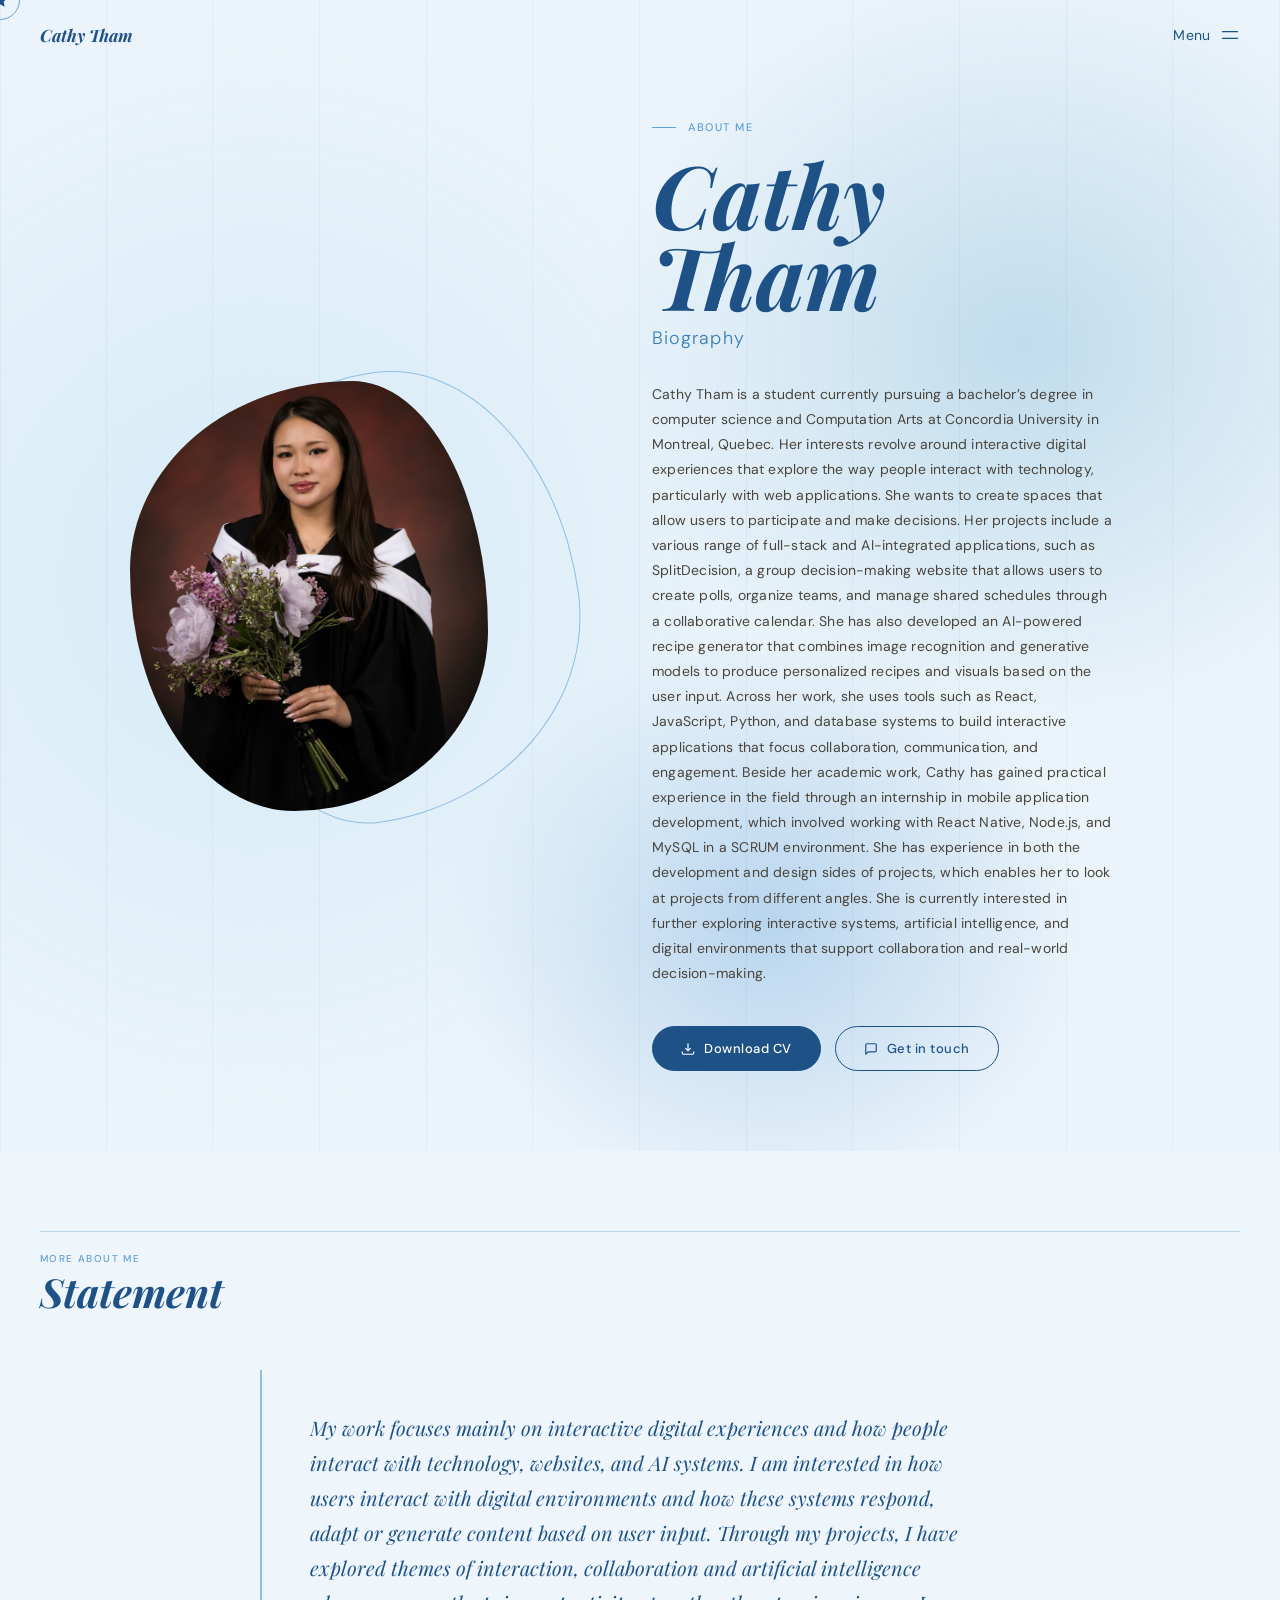
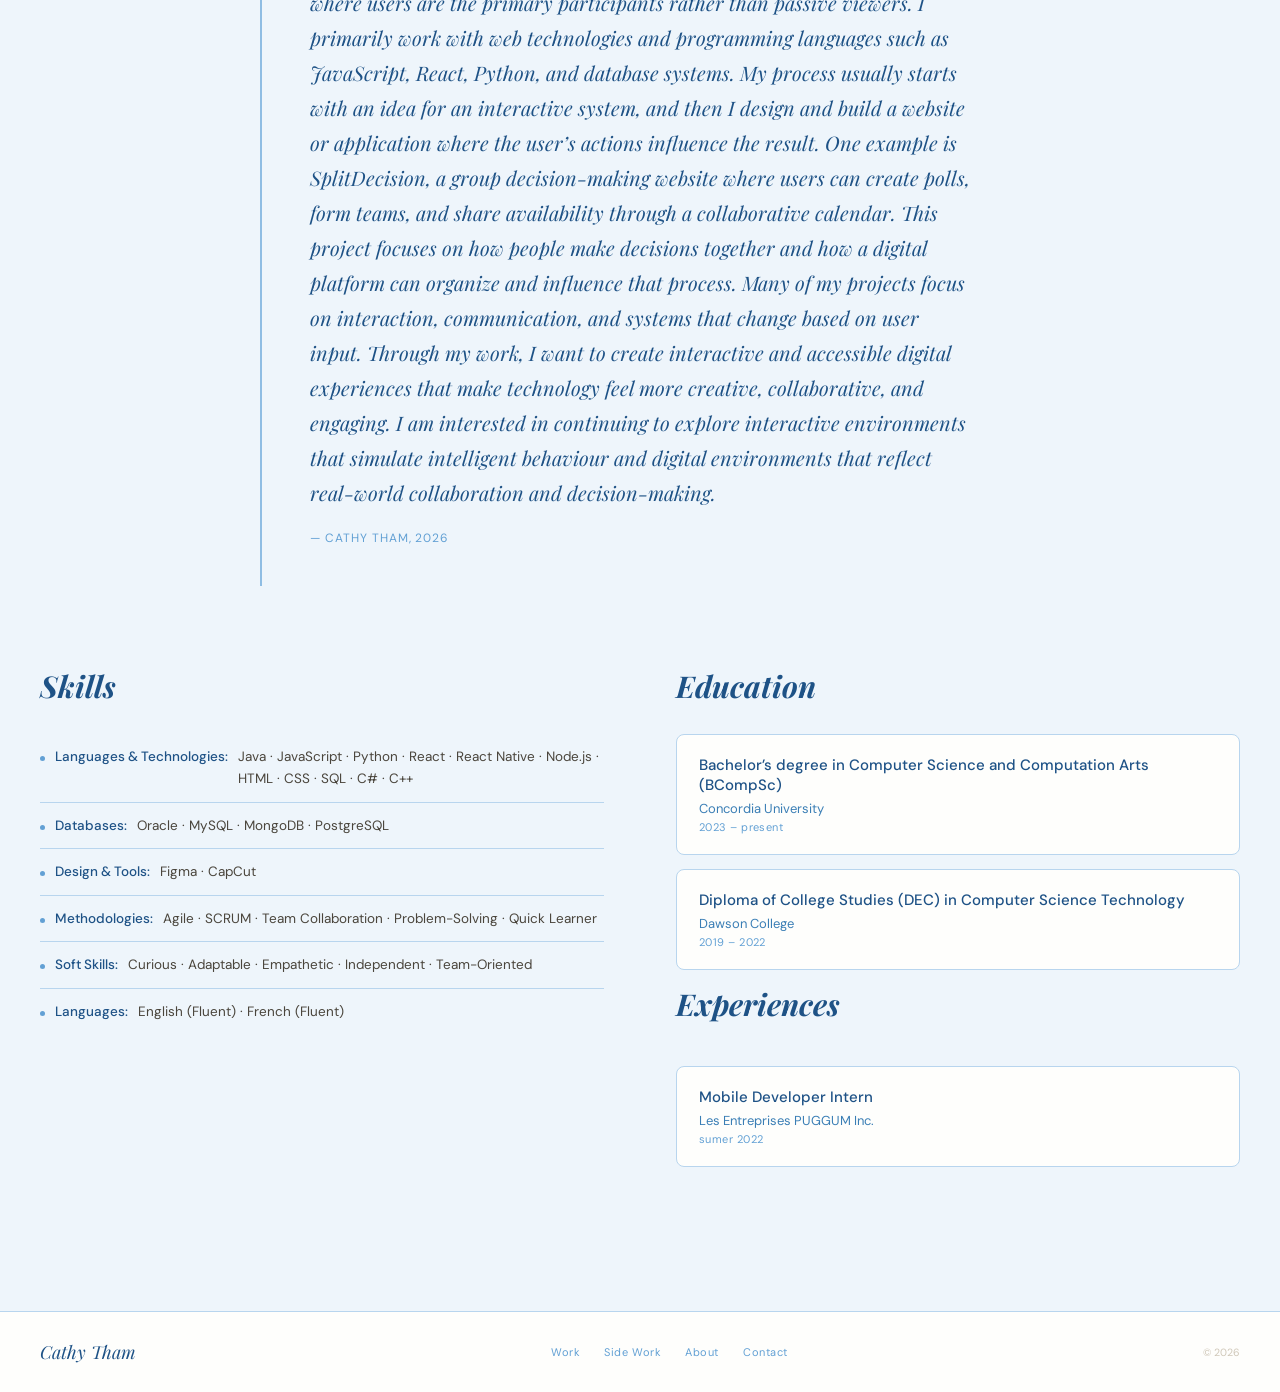
==== about.html @ 56c44de0 "Add files" ====
<!DOCTYPE html>
<html lang="en">
<head>
<meta charset="UTF-8"/>
<meta name="viewport" content="width=device-width, initial-scale=1.0"/>
<title>Cathy Tham — About</title>
<link rel="preconnect" href="https://fonts.googleapis.com"/>
<link rel="preconnect" href="https://fonts.gstatic.com" crossorigin/>
<link href="https://fonts.googleapis.com/css2?family=Playfair+Display:ital,wght@0,400;1,700&family=DM+Sans:wght@300;400;500&display=swap" rel="stylesheet"/>
<link rel="stylesheet" href="styles/menu-overlay.css"/>
<link rel="stylesheet" href="styles/base.css"/>
<link rel="stylesheet" href="styles/about.css"/>
<style></style>
</head>
<body>

<div class="cursor" id="cursor">
  <svg viewBox="0 0 24 24" xmlns="http://www.w3.org/2000/svg">
    <polygon points="12,2 15.09,8.26 22,9.27 17,14.14 18.18,21.02 12,17.77 5.82,21.02 7,14.14 2,9.27 8.91,8.26"/>
  </svg>
</div>
<div class="cursor-ring" id="cursor-ring"></div>

<!-- ── NAV ── -->
<nav aria-label="Site navigation">
  <a class="nav-logo" href="main.html">Cathy Tham</a>
  <button class="menu-btn" id="menu-btn" aria-expanded="false" aria-controls="menu-overlay">
    Menu
    <svg viewBox="0 0 24 24"><line x1="3" y1="8" x2="21" y2="8"/><line x1="3" y1="16" x2="21" y2="16"/></svg>
  </button>
</nav>

<section class="hero" aria-label="About Hero">
  <div class="hero-bg"></div>
  <div class="hero-grid" aria-hidden="true">
    <div class="hero-grid-col"></div><div class="hero-grid-col"></div>
    <div class="hero-grid-col"></div><div class="hero-grid-col"></div>
    <div class="hero-grid-col"></div><div class="hero-grid-col"></div>
    <div class="hero-grid-col"></div><div class="hero-grid-col"></div>
    <div class="hero-grid-col"></div><div class="hero-grid-col"></div>
    <div class="hero-grid-col"></div><div class="hero-grid-col"></div>
  </div>

  <!-- Left: photo -->
  <div class="hero-inner">
  <div class="hero-photo-wrap">
    <div class="photo-frame">

      <div class="photo-placeholder" aria-label="Photo placeholder">
        <img class="photo-img" src="./images/pictureCathy.jpeg" alt="Cathy Tham" />
      </div>


    </div>
  </div>

  <!-- RIGHT: text & buttons -->
  <div class="hero-text">
    <p class="hero-eyebrow">About me</p>

    <h1 class="hero-name">Cathy<br>Tham</h1>
    <p class="hero-title-line">Biography</p>

    <p class="hero-bio">
      Cathy Tham is a student currently pursuing a bachelor’s degree in computer science and
      Computation Arts at Concordia University in Montreal, Quebec. Her interests revolve around
      interactive digital experiences that explore the way people interact with technology,
      particularly with web applications. She wants to create spaces that allow users to participate
      and make decisions.
      Her projects include a various range of full-stack and AI-integrated applications, such as
      SplitDecision, a group decision-making website that allows users to create polls, organize
      teams, and manage shared schedules through a collaborative calendar. She has also developed
      an AI-powered recipe generator that combines image recognition and generative models to
      produce personalized recipes and visuals based on the user input. Across her work, she uses
      tools such as React, JavaScript, Python, and database systems to build interactive applications
      that focus collaboration, communication, and engagement.
      Beside her academic work, Cathy has gained practical experience in the field through an
      internship in mobile application development, which involved working with React Native,
      Node.js, and MySQL in a SCRUM environment. She has experience in both the development and
      design sides of projects, which enables her to look at projects from different angles. She is
      currently interested in further exploring interactive systems, artificial intelligence, and digital
      environments that support collaboration and real-world decision-making.
</p>

    <!-- buttons -->
    <div class="hero-actions">

      <a class="btn-primary" href="./cv/cathyTham_CV.pdf" download="Cathy-Tham-CV.pdf" aria-label="Download CV">
        <svg viewBox="0 0 24 24"><path d="M12 15V3m0 12l-4-4m4 4l4-4M2 17l.621 2.485A2 2 0 004.561 21h14.878a2 2 0 001.94-1.515L22 17"/></svg>
        Download CV
      </a>
      <a class="btn-secondary" href="main.html#contact" aria-label="Get in touch">
        <svg viewBox="0 0 24 24"><path d="M21 15a2 2 0 01-2 2H7l-4 4V5a2 2 0 012-2h14a2 2 0 012 2z"/></svg>
        Get in touch
      </a>

    </div>
  </div>
</section>

<section class="about-sec" id="about" aria-labelledby="about-title">
  <div class="sec-header">
    <div>
      <p class="sec-eye">More about me</p>
      <h2 class="sec-title" id="about-title">Statement</h2>
    </div>
  </div>

  <div class="artist-statement">
    <p class="statement-text">
      My work focuses mainly on interactive digital experiences and how people interact with
      technology, websites, and AI systems. I am interested in how users interact with digital
      environments and how these systems respond, adapt or generate content based on user input.
      Through my projects, I have explored themes of interaction, collaboration and artificial
      intelligence where users are the primary participants rather than passive viewers.
      I primarily work with web technologies and programming languages such as JavaScript, React,
      Python, and database systems. My process usually starts with an idea for an interactive system,
      and then I design and build a website or application where the user’s actions influence the
      result. One example is SplitDecision, a group decision-making website where users can create
      polls, form teams, and share availability through a collaborative calendar. This project focuses
      on how people make decisions together and how a digital platform can organize and influence
      that process. Many of my projects focus on interaction, communication, and systems that
      change based on user input.
      Through my work, I want to create interactive and accessible digital experiences that make
      technology feel more creative, collaborative, and engaging. I am interested in continuing to
      explore interactive environments that simulate intelligent behaviour and digital environments
      that reflect real-world collaboration and decision-making.
    </p>
    <p class="statement-attribution">— Cathy Tham, 2026</p>
  </div>

  <div class="about-content">
    <!-- Skills — full categorized -->
    <div class="skills-section">
      <h3>Skills</h3>

      <div class="skills-plain">
        <div class="skill-item"><span class="skill-dot"></span><strong>Languages &amp; Technologies:</strong> Java · JavaScript · Python · React · React Native · Node.js · HTML · CSS · SQL · C# · C++</div>
        <div class="skill-item"><span class="skill-dot"></span><strong>Databases:</strong> Oracle · MySQL · MongoDB · PostgreSQL</div>
        <div class="skill-item"><span class="skill-dot"></span><strong>Design &amp; Tools:</strong> Figma · CapCut</div>
        <div class="skill-item"><span class="skill-dot"></span><strong>Methodologies:</strong> Agile · SCRUM · Team Collaboration · Problem-Solving · Quick Learner</div>
        <div class="skill-item"><span class="skill-dot"></span><strong>Soft Skills:</strong> Curious · Adaptable · Empathetic · Independent · Team-Oriented</div>
        <div class="skill-item"><span class="skill-dot"></span><strong>Languages:</strong> English (Fluent) · French (Fluent)</div>
      </div>

    </div>

    <!-- Education & Experience -->
    <div class="education-section">
      <h3>Education</h3>
      <div class="education-list">
        <div class="education-item">
          <div class="edu-title">Bachelor’s degree in Computer Science and Computation Arts (BCompSc)</div>
          <div class="edu-institution">Concordia University</div>
          <div class="edu-year">2023 – present</div>
        </div>
        <div class="education-item">
          <div class="edu-title">Diploma of College Studies (DEC) in Computer Science Technology</div>
          <div class="edu-institution">Dawson College</div>
          <div class="edu-year">2019 – 2022</div>
        </div>
      <h3>Experiences</h3>
      <div class="education-list">
        <div class="education-item">
          <div class="edu-title">Mobile Developer Intern</div>
          <div class="edu-institution">Les Entreprises PUGGUM Inc.</div>
          <div class="edu-year">sumer 2022</div>
        </div>
      </div>
    </div>
  </div>
</section>

<!-- ── FOOTER ── -->
<footer>
  <span class="footer-name">Cathy Tham</span>
  <div class="footer-links">
    <a class="footer-link" href="main.html#work">Work</a>
    <a class="footer-link" href="side-work.html">Side Work</a>
    <a class="footer-link" href="about.html">About</a>
    <a class="footer-link" href="main.html#contact">Contact</a>
  </div>
  <span class="footer-copy">© 2026</span>
</footer>

<script src="script.js"></script>
<script src="menu-overlay.js"></script>
</body>
</html>
---- styles/menu-overlay.css ----
/* ── MENU OVERLAY ── */
.menu-overlay{
  position:fixed;inset:0;
  z-index:500;display:flex;flex-direction:column;
  justify-content:center;align-items:flex-start;
  padding:48px 72px;
  opacity:0;pointer-events:none;
  transition:opacity .4s ease;
  overflow:hidden;
  background:
    radial-gradient(ellipse 80% 70% at 15% 30%, #D4EAF7 0%, transparent 55%),
    radial-gradient(ellipse 60% 60% at 85% 75%, #B8D5EE 0%, transparent 50%),
    radial-gradient(ellipse 50% 50% at 50% 50%, #EEF5FB 0%, transparent 70%),
    #E8F3FA;
}
.menu-overlay.open{opacity:1;pointer-events:auto;}

.menu-overlay::before{
  content:'';
  position:absolute;
  width:520px;height:520px;
  border-radius:60% 40% 55% 45% / 45% 55% 40% 60%;
  background:rgba(184,213,238,.3);
  right:-60px;top:50%;transform:translateY(-50%);
  pointer-events:none;
  animation:menuBlob 10s ease-in-out infinite;
}
@keyframes menuBlob{
  0%,100%{border-radius:60% 40% 55% 45%/45% 55% 40% 60%;transform:translateY(-50%) scale(1);}
  50%{border-radius:40% 60% 45% 55%/55% 40% 60% 45%;transform:translateY(-52%) scale(1.06);}
}

.menu-close{
  position:absolute;top:32px;right:48px;
  display:flex;align-items:center;gap:8px;
  font-family:var(--sans);font-size:11px;letter-spacing:.14em;text-transform:uppercase;
  color:var(--b600);background:transparent;
  border:1px solid var(--b300);border-radius:99px;
  padding:8px 20px;cursor:none;
  transition:color .15s,border-color .15s,background .15s;
}
.menu-close:hover{color:var(--b800);border-color:var(--b600);background:var(--b100);}
.menu-close svg{width:12px;height:12px;stroke:currentColor;fill:none;stroke-width:1.5;stroke-linecap:round;}

.menu-eyebrow{
  font-size:10px;letter-spacing:.18em;text-transform:uppercase;
  color:var(--b400);font-weight:500;margin-bottom:20px;
  display:flex;align-items:center;gap:10px;
}
.menu-eyebrow::before{
  content:'';width:20px;height:1px;background:var(--b400);flex-shrink:0;
}

.menu-nav{display:flex;flex-direction:column;gap:0;text-align:left;position:relative;z-index:1;}
.menu-link{
  font-family:var(--serif);font-style:italic;font-weight:700;
  font-size:clamp(48px,8vw,96px);
  color:var(--b800);text-decoration:none;
  line-height:1.0;
  display:flex;align-items:baseline;gap:.2em;
  cursor:none;position:relative;
  transition:color .2s,padding-left .25s cubic-bezier(.16,1,.3,1);
  padding:5px 0;
}
.menu-link::after{
  content:'';position:absolute;left:0;bottom:3px;
  height:1.5px;width:0;background:var(--b400);
  transition:width .3s cubic-bezier(.16,1,.3,1);
}
.menu-link:hover{color:var(--b600);padding-left:8px;}
.menu-link:hover::after{width:40px;}
.menu-link span{
  font-family:var(--sans);font-style:normal;
  font-weight:300;font-size:12px;
  color:var(--b400);letter-spacing:.05em;
  transition:color .2s;
}
.menu-link:hover span{color:var(--b600);}
.menu-link-arrow{
  font-style:normal;font-size:0.38em;
  opacity:0;transform:translateX(-6px);
  transition:opacity .2s,transform .25s cubic-bezier(.16,1,.3,1);
  align-self:center;
}
.menu-link:hover .menu-link-arrow{opacity:1;transform:translateX(0);}

.menu-footer{
  position:absolute;bottom:40px;left:72px;right:72px;
  display:flex;align-items:center;justify-content:space-between;
  border-top:0.5px solid var(--b200);padding-top:20px;
  z-index:1;
}
.menu-social{display:flex;gap:28px;}
.menu-social-link{
  font-size:11px;letter-spacing:.08em;color:var(--b600);
  text-decoration:none;text-transform:uppercase;
  cursor:none;transition:color .15s;
}
.menu-social-link::after{content:' ↗';font-size:9px;}
.menu-social-link:hover{color:var(--b800);}
.menu-avail{
  display:flex;align-items:center;gap:7px;
  font-size:10px;letter-spacing:.1em;text-transform:uppercase;color:var(--b400);
}
.avail-dot{width:7px;height:7px;border-radius:50%;background:#52CFA0;animation:pulse 2.5s ease-in-out infinite;}

/* Responsive */
@media(max-width:900px){
  .menu-overlay{ padding:32px 28px; }
}
@media(max-width:600px){
  .menu-overlay{ padding:20px 16px; }
}
---- styles/base.css ----
/* ── TOKENS ── */
:root{
  --b50:#EEF5FB;--b100:#D6E8F5;--b200:#B8D5EE;--b300:#8FBDE3;
  --b400:#62A0D4;--b600:#3A7EB5;--b800:#1E5286;
  --cr50:#FEFEFC;--cr100:#FAF8F4;--cr200:#F4F0E8;
  --cr300:#E8E2D6;--cr400:#CFC7B8;--cr600:#9E9485;--cr800:#4A453C;
  --ink:#1a1a2e;
  --serif:'Playfair Display',Georgia,serif;
  --sans:'DM Sans',sans-serif;
}
*,*::before,*::after{box-sizing:border-box;margin:0;padding:0;}
html{font-size:16px;scroll-behavior:smooth;}
body{
  background:var(--b50);color:var(--ink);
  font-family:var(--sans);min-height:100vh;
  overflow-x:hidden;cursor:none;
}
/* custome cursor image...
.cursor{
  position:fixed;width:18px;height:18px;pointer-events:none;
  z-index:9999;transform:translate(-50%,-50%);
  transition:transform .15s ease,opacity .2s ease;
}
.cursor img{width:30px;height:30px;object-fit:contain;}
.cursor.big img{width:28px;height:28px;}
.cursor.big{width:28px;height:28px;}
.cursor-ring{
  position:fixed;width:40px;height:40px;
  border:1.5px solid var(--b400);border-radius:50%;
  pointer-events:none;z-index:9998;
  transform:translate(-50%,-50%);
  transition:width .2s,height .2s,border-color .2s;
} */

/* ── CUSTOM CURSOR ── */
.cursor{
  position:fixed;width:18px;height:18px;pointer-events:none;
  z-index:9999;transform:translate(-50%,-50%);
  transition:transform .15s ease,opacity .2s ease;
}
.cursor svg{width:18px;height:18px;fill:var(--b800);}
.cursor.big svg{width:28px;height:28px;}
.cursor.big{width:28px;height:28px;}
.cursor-ring{
  position:fixed;width:40px;height:40px;
  border:1.5px solid var(--b400);border-radius:50%;
  pointer-events:none;z-index:9998;
  transform:translate(-50%,-50%);
  transition:width .2s,height .2s,border-color .2s;
}

/* ── BACKGROUND SPARKLES ── */
.sparkles-container{
  position:fixed;inset:0;pointer-events:none;z-index:1;
}
.bg-sparkle{
  position:absolute;width:32px;height:32px;pointer-events:none;
  background-image:url('images/star.PNG');
  background-size:contain;background-repeat:no-repeat;
  background-position:center;opacity:0.3;
  transition:transform .3s ease,opacity .3s ease;
}

.bg-sparkle.sparkle-animate{
  transform:translateY(-20px) scale(1.5);
  opacity:0;
}

/* ── FOOTER ── */
footer{
  padding:28px 40px;display:flex;justify-content:space-between;align-items:center;
  border-top:0.5px solid var(--b200);background:var(--cr50);
}
.footer-name{font-family:var(--serif);font-style:italic;font-size:18px;color:var(--b800);}
.footer-links{display:flex;gap:24px;}
.footer-link{
  font-size:11px;letter-spacing:.05em;color:var(--b400);
  text-decoration:none;transition:color .15s;
}
.footer-link:hover{color:var(--b800);}
.footer-copy{font-size:10.5px;color:var(--cr400);}

/* ── HAMBURGER MENU ── */
.hamburger-btn{
  position:fixed;top:20px;left:20px;z-index:1000;
  width:40px;height:40px;background:var(--b800);
  border:none;border-radius:6px;cursor:pointer;
  display:flex;flex-direction:column;justify-content:center;
  align-items:center;gap:4px;padding:8px;
  transition:background .2s;
}
.hamburger-btn:hover{background:var(--b600);}
.hamburger-btn.open .hamburger-line:nth-child(1){transform:rotate(45deg) translate(6px,6px);}
.hamburger-btn.open .hamburger-line:nth-child(2){opacity:0;}
.hamburger-btn.open .hamburger-line:nth-child(3){transform:rotate(-45deg) translate(6px,-6px);}
.hamburger-line{
  width:20px;height:2px;background:var(--cr50);
  transition:transform .3s,opacity .3s;
}

.hamburger-menu{
  position:fixed;top:70px;left:20px;z-index:999;
  background:var(--cr50);border:1px solid var(--b200);
  border-radius:8px;padding:16px;min-width:180px;
  opacity:0;visibility:hidden;transform:translateY(-10px);
  transition:opacity .3s,visibility .3s,transform .3s;
  box-shadow:0 8px 24px rgba(30,82,134,.15);
}
.hamburger-menu.open{
  opacity:1;visibility:visible;transform:translateY(0);
}

.hamburger-nav{
  display:flex;flex-direction:column;gap:8px;margin-bottom:16px;
}
.hamburger-link{
  color:var(--b800);text-decoration:none;font-size:14px;
  font-weight:500;padding:8px 12px;border-radius:4px;
  transition:background .2s,color .2s;
}
.hamburger-link:hover{
  background:var(--b100);color:var(--b600);
}

.hamburger-social{
  border-top:1px solid var(--b200);padding-top:12px;
  display:flex;flex-direction:column;gap:6px;
}
.social-link{
  color:var(--b600);text-decoration:none;font-size:12px;
  font-weight:400;padding:6px 12px;border-radius:4px;
  transition:color .2s;
}
.social-link:hover{color:var(--b800);}

/* Mobile adjustments */
@media(max-width:600px){
  .hamburger-btn{top:16px;left:16px;width:36px;height:36px;}
  .hamburger-menu{top:62px;left:16px;}
}
---- styles/about.css ----
/* ── NAV ── */
nav{
  position:fixed;top:0;left:0;right:0;z-index:200;
  display:flex;justify-content:space-between;align-items:center;
  padding:24px 40px;pointer-events:none;
}
.nav-logo{
  font-family:var(--serif);font-style:italic;font-weight:700;
  font-size:17px;color:var(--b800);text-decoration:none;
  pointer-events:auto;cursor:none;
  opacity:0;animation:fadeUp .8s ease .1s forwards;
}
.menu-btn{
  display:flex;align-items:center;gap:10px;
  font-family:var(--sans);font-size:14px;font-weight:400;
  letter-spacing:.01em;color:var(--b800);
  background:transparent;border:none;
  cursor:none;pointer-events:auto;
  opacity:0;animation:fadeUp .8s ease .2s forwards;
}
.menu-btn svg{width:20px;height:20px;stroke:currentColor;fill:none;stroke-width:1.5;stroke-linecap:round;}

/* ═══════════════════════════════════════
   HERO — full-viewport intro
═══════════════════════════════════════ */
.hero{
  position:relative;
  min-height:100vh;
  display:flex;
  align-items:center;
  overflow:hidden;
  padding:0;
}
.hero-inner{
  position:relative;z-index:5;
  width:100%;max-width:1100px;
  margin:0 auto;
  padding:120px 40px 80px;
  display:grid;
  grid-template-columns:1fr 1fr;
  align-items:center;
  gap:24px;
}

/* animated background mesh */
.hero-bg{
  position:absolute;inset:0;z-index:0;
  background:
    radial-gradient(ellipse 70% 80% at 20% 50%, #D4EAF7 0%, transparent 60%),
    radial-gradient(ellipse 60% 60% at 80% 30%, #C0DCED 0%, transparent 55%),
    radial-gradient(ellipse 50% 50% at 60% 80%, #B8D5EE 0%, transparent 50%),
    #EBF4FA;
  animation:bgShift 14s ease-in-out infinite alternate;
}
@keyframes bgShift{
  0%{filter:hue-rotate(0deg) brightness(1);}
  100%{filter:hue-rotate(6deg) brightness(1.02);}
}

/* subtle grid lines */
.hero-grid{
  position:absolute;inset:0;z-index:1;
  display:grid;grid-template-columns:repeat(12,1fr);
  pointer-events:none;
}
.hero-grid-col{border-right:0.5px solid rgba(30,82,134,.05);}
.hero-grid-col:first-child{border-left:0.5px solid rgba(30,82,134,.05);}

/* ── LEFT: text ── */
.hero-text{
  position:relative;z-index:5;
  opacity:0;animation:fadeUp .9s ease .4s forwards;
  display:flex;flex-direction:column;justify-content:center;
}

.hero-eyebrow{
  display:flex;align-items:center;gap:12px;
  font-size:11px;letter-spacing:.14em;text-transform:uppercase;
  color:var(--b400);font-weight:500;margin-bottom:20px;
}
.hero-eyebrow::before{
  content:'';width:24px;height:1px;background:var(--b400);flex-shrink:0;
}

.hero-name{
  font-family:var(--serif);font-style:italic;font-weight:700;
  font-size:clamp(52px,7vw,88px);
  color:var(--b800);line-height:.92;
  margin-bottom:10px;
}

.hero-title-line{
  font-family:var(--sans);font-weight:300;
  font-size:clamp(14px,1.6vw,18px);
  color:var(--b600);letter-spacing:.06em;
  margin-bottom:32px;
}

.hero-bio{
  font-size:14px;line-height:1.8;color:var(--cr800);
  max-width:460px;margin-bottom:40px;
  letter-spacing:.2px;
}

/* ── CTA buttons ── */
.hero-actions{
  display:flex;align-items:center;gap:14px;flex-wrap:wrap;
}

.btn-primary{
  display:inline-flex;align-items:center;gap:9px;
  font-family:var(--sans);font-size:13px;font-weight:500;
  letter-spacing:.04em;
  background:var(--b800);color:var(--cr50);
  border:1.5px solid var(--b800);border-radius:99px;
  padding:13px 28px;text-decoration:none;cursor:none;
  transition:background .2s,color .2s,transform .2s;
}
.btn-primary:hover{background:var(--b600);border-color:var(--b600);transform:translateY(-2px);}
.btn-primary svg{width:14px;height:14px;stroke:currentColor;fill:none;stroke-width:2;stroke-linecap:round;stroke-linejoin:round;flex-shrink:0;}

.btn-secondary{
  display:inline-flex;align-items:center;gap:9px;
  font-family:var(--sans);font-size:13px;font-weight:500;
  letter-spacing:.04em;
  background:transparent;color:var(--b800);
  border:1.5px solid var(--b800);border-radius:99px;
  padding:13px 28px;text-decoration:none;cursor:none;
  transition:background .2s,color .2s,transform .2s;
}
.btn-secondary:hover{background:var(--b800);color:var(--cr50);transform:translateY(-2px);}
.btn-secondary svg{width:14px;height:14px;stroke:currentColor;fill:none;stroke-width:2;stroke-linecap:round;stroke-linejoin:round;flex-shrink:0;}

/* ── LEFT: photo ── */
.hero-photo-wrap{
  position:relative;z-index:5;
  opacity:0;animation:fadeUp .9s ease .6s forwards;
  display:flex;justify-content:flex-start;
  align-items:flex-start;
}

/* decorative blob ring behind the photo */
.hero-photo-wrap::before{
  content:'';
  position:absolute;
  width:calc(clamp(240px,28vw,380px) + 24px);
  height:calc(clamp(240px,28vw,380px) * 1.18 + 24px);
  background:transparent;
  border:1.5px solid var(--b300);
  border-radius: 55% 45% 60% 40% / 40% 55% 45% 60%;
  top:50%; left:50%;
  transform:translate(-48%, -50%) rotate(-8deg);
  z-index:0;
}

/* the photo frame */
.photo-frame{
  position:relative;
  width:clamp(240px,28vw,380px);
  aspect-ratio:5/6;
  z-index:1;
}

/* asymmetric blob — smooth organic oval, no hard corners */
.photo-frame,
.photo-placeholder,
.photo-img {
  border-radius: 62% 38% 54% 46% / 44% 58% 42% 56%;
  clip-path: none;
}

/* the actual image or placeholder */
.photo-img{
  position:relative;z-index:1;
  width:100%;height:100%;
  object-fit:cover;
  display:block;
}

/* placeholder shown when no real photo is supplied */
.photo-placeholder{
  position:relative;z-index:1;
  width:100%;height:100%;
  background:var(--b100);
  border:none;
  display:flex;flex-direction:column;
  align-items:center;justify-content:center;
  gap:14px;
  color:var(--b400);
}
.photo-placeholder svg{
  width:40px;height:40px;
  stroke:var(--b300);fill:none;stroke-width:1;stroke-linecap:round;
  opacity:.7;
}
.photo-placeholder-label{
  font-size:10px;letter-spacing:.12em;text-transform:uppercase;
  color:var(--b300);text-align:center;line-height:1.7;
}

/* floating "available" badge — sits bottom-right of the blob */
.photo-tag{
  position:absolute;
  bottom:4%;right:-8%;
  z-index:2;
  background:var(--cr50);
  border:0.5px solid var(--b200);
  border-radius:6px;
  padding:10px 16px;
  display:flex;align-items:center;gap:8px;
  box-shadow:0 4px 20px rgba(30,82,134,.10);
}
.photo-tag-dot{width:7px;height:7px;border-radius:50%;background:#52CFA0;animation:pulse 2.5s ease-in-out infinite;flex-shrink:0;}
.photo-tag-text{font-size:11px;letter-spacing:.06em;color:var(--b800);white-space:nowrap;}

/* ═══════════════════════════════════════
   ABOUT BODY (skills, education, statement)
═══════════════════════════════════════ */
.about-sec{
  padding:80px 40px 64px;
  position:relative;z-index:10;
  background:var(--b50);
}

.sec-header{
  display:flex;justify-content:space-between;align-items:baseline;
  margin-bottom:52px;
  border-top:0.5px solid var(--b200);padding-top:20px;
}
.sec-eye{font-size:10px;letter-spacing:.14em;text-transform:uppercase;color:var(--b400);font-weight:500;}
.sec-title{
  font-family:var(--serif);font-style:italic;
  font-size:clamp(28px,4vw,40px);color:var(--b800);font-weight:700;
}

/* artist statement pull-quote */
.artist-statement{
  max-width:760px;
  margin:0 auto 80px;
  padding:40px 48px;
  border-left:2px solid var(--b300);
  background:var(--b50);
}
.statement-text{
  font-family:var(--serif);font-style:italic;font-weight:400;
  font-size:clamp(16px,2vw,20px);line-height:1.75;
  color:var(--b800);margin-bottom:20px;
}
.statement-attribution{
  font-size:12px;letter-spacing:.08em;text-transform:uppercase;
  color:var(--b400);
}

/* two-col grid */
.about-content{
  display:grid;grid-template-columns:1fr 1fr;gap:72px;
  margin-bottom:80px;
}

.skills-section h3,
.education-section h3{
  font-family:var(--serif);font-style:italic;font-weight:700;
  font-size:clamp(22px,2.8vw,30px);color:var(--b800);
  margin-bottom:28px;
}
.skills-plain{display:flex;flex-direction:column;}
.skill-item{
  font-size:13.5px;color:var(--cr800);
  display:flex;align-items:baseline;gap:10px;
  padding:12px 0;border-bottom:0.5px solid var(--b200);
  line-height:1.6;
}
.skill-item:last-child{border-bottom:none;}
.skill-item strong{color:var(--b800);font-weight:500;white-space:nowrap;flex-shrink:0;}
.skill-dot{width:5px;height:5px;border-radius:50%;background:var(--b400);flex-shrink:0;margin-top:5px;}

.education-list{display:flex;flex-direction:column;gap:14px;}
.education-item{
  padding:20px 22px;
  border:0.5px solid var(--b200);border-radius:8px;
  background:var(--cr50);
  transition:border-color .2s,box-shadow .2s;
}
.education-item:hover{border-color:var(--b400);box-shadow:0 8px 24px rgba(30,82,134,.07);}
.edu-title{font-size:15px;font-weight:500;color:var(--b800);margin-bottom:5px;}
.edu-institution{font-size:13px;color:var(--b600);margin-bottom:3px;}
.edu-year{font-size:11px;color:var(--b400);letter-spacing:.04em;}

/* ── KEYFRAMES ── */
@keyframes fadeUp{
  from{opacity:0;transform:translateY(16px);}
  to{opacity:1;transform:translateY(0);}
}
@keyframes pulse{
  0%,100%{opacity:1;transform:scale(1);}
  50%{opacity:.4;transform:scale(.8);}
}


/* ── RESPONSIVE ── */

/* Tablet: 601–900px */
@media(max-width:900px){
  /* Hero stacks to single column — photo on top, text below */
  .hero-inner{
    grid-template-columns:1fr;
    grid-template-rows:auto auto;
    gap:40px;
  }
  .hero{
    padding:100px 32px 72px;
    min-height:auto;
  }
  .hero-text{ text-align:center; order:2; }
  .hero-photo-wrap{ order:1; justify-content:center; align-items:center; }
  .hero-eyebrow{ justify-content:center; }
  .hero-bio{ margin-left:auto; margin-right:auto; }
  .hero-actions{ justify-content:center; }
  .hero-photo-wrap::before{
    width:calc(clamp(180px,48vw,300px) + 24px);
    height:calc(clamp(180px,48vw,300px) * 1.18 + 24px);
  }
  .photo-frame{ width:clamp(180px,48vw,300px); }
  /* badge re-centres */
  .photo-tag{
    bottom:-14px; right:auto; left:50%; transform:translateX(-50%);
  }

  /* About body */
  .about-content{ grid-template-columns:1fr; gap:48px; }
  .artist-statement{ margin-bottom:56px; }
}

/* Mobile: ≤600px */
@media(max-width:600px){
  nav{ padding:16px 20px; }

  .hero{
    padding:88px 20px 60px;
    gap:32px;
  }
  .hero-name{
    font-size:clamp(44px,14vw,64px);
    line-height:.95;
  }
  .hero-title-line{ font-size:14px; margin-bottom:20px; }
  .hero-bio{ font-size:13.5px; margin-bottom:28px; }

  /* Buttons stack full-width */
  .hero-actions{
    flex-direction:column;
    align-items:stretch;
    gap:10px;
  }
  .btn-primary,
  .btn-secondary{
    justify-content:center;
    width:100%;
    padding:13px 20px;
    font-size:13px;
  }

  .photo-frame{ width:clamp(160px,60vw,260px); }
  .photo-tag{ padding:8px 14px; right:auto; left:50%; transform:translateX(-50%); bottom:-12px; }
  .photo-tag-text{ font-size:10px; }

  /* About section */
  .about-sec{ padding:48px 20px 40px; }
  .sec-header{ margin-bottom:36px; }
  .artist-statement{
    padding:24px 20px;
    margin-bottom:40px;
  }
  .statement-text{ font-size:15px; }
  .about-content{ gap:36px; margin-bottom:48px; }

  /* Skill rows — allow text to wrap naturally */
  .skill-item{
    align-items:flex-start;
    font-size:13px;
    padding:12px 0;
    line-height:1.65;
  }
  .skill-dot{ margin-top:6px; }

  /* Education cards */
  .education-item{ padding:16px 18px; }
  .edu-title{ font-size:14px; }

  /* Footer stacks vertically */
  footer{
    padding:20px;
    flex-direction:column;
    align-items:flex-start;
    gap:12px;
  }
  .footer-links{ flex-wrap:wrap; gap:14px; }

  /* Menu overlay compact */
  .menu-overlay{ padding:32px 28px; }
  .menu-close{ right:24px; top:20px; }
  .menu-footer{
    left:24px; bottom:28px;
    flex-direction:column;
    align-items:flex-start;
    gap:16px;
  }
  .menu-social{ flex-wrap:wrap; gap:16px; }
}

/* Very small phones: ≤380px */
@media(max-width:380px){
  .hero-name{ font-size:clamp(38px,15vw,52px); }
  .photo-frame{ width:58vw; }
  .btn-primary,
  .btn-secondary{ font-size:12px; padding:11px 16px; }
}
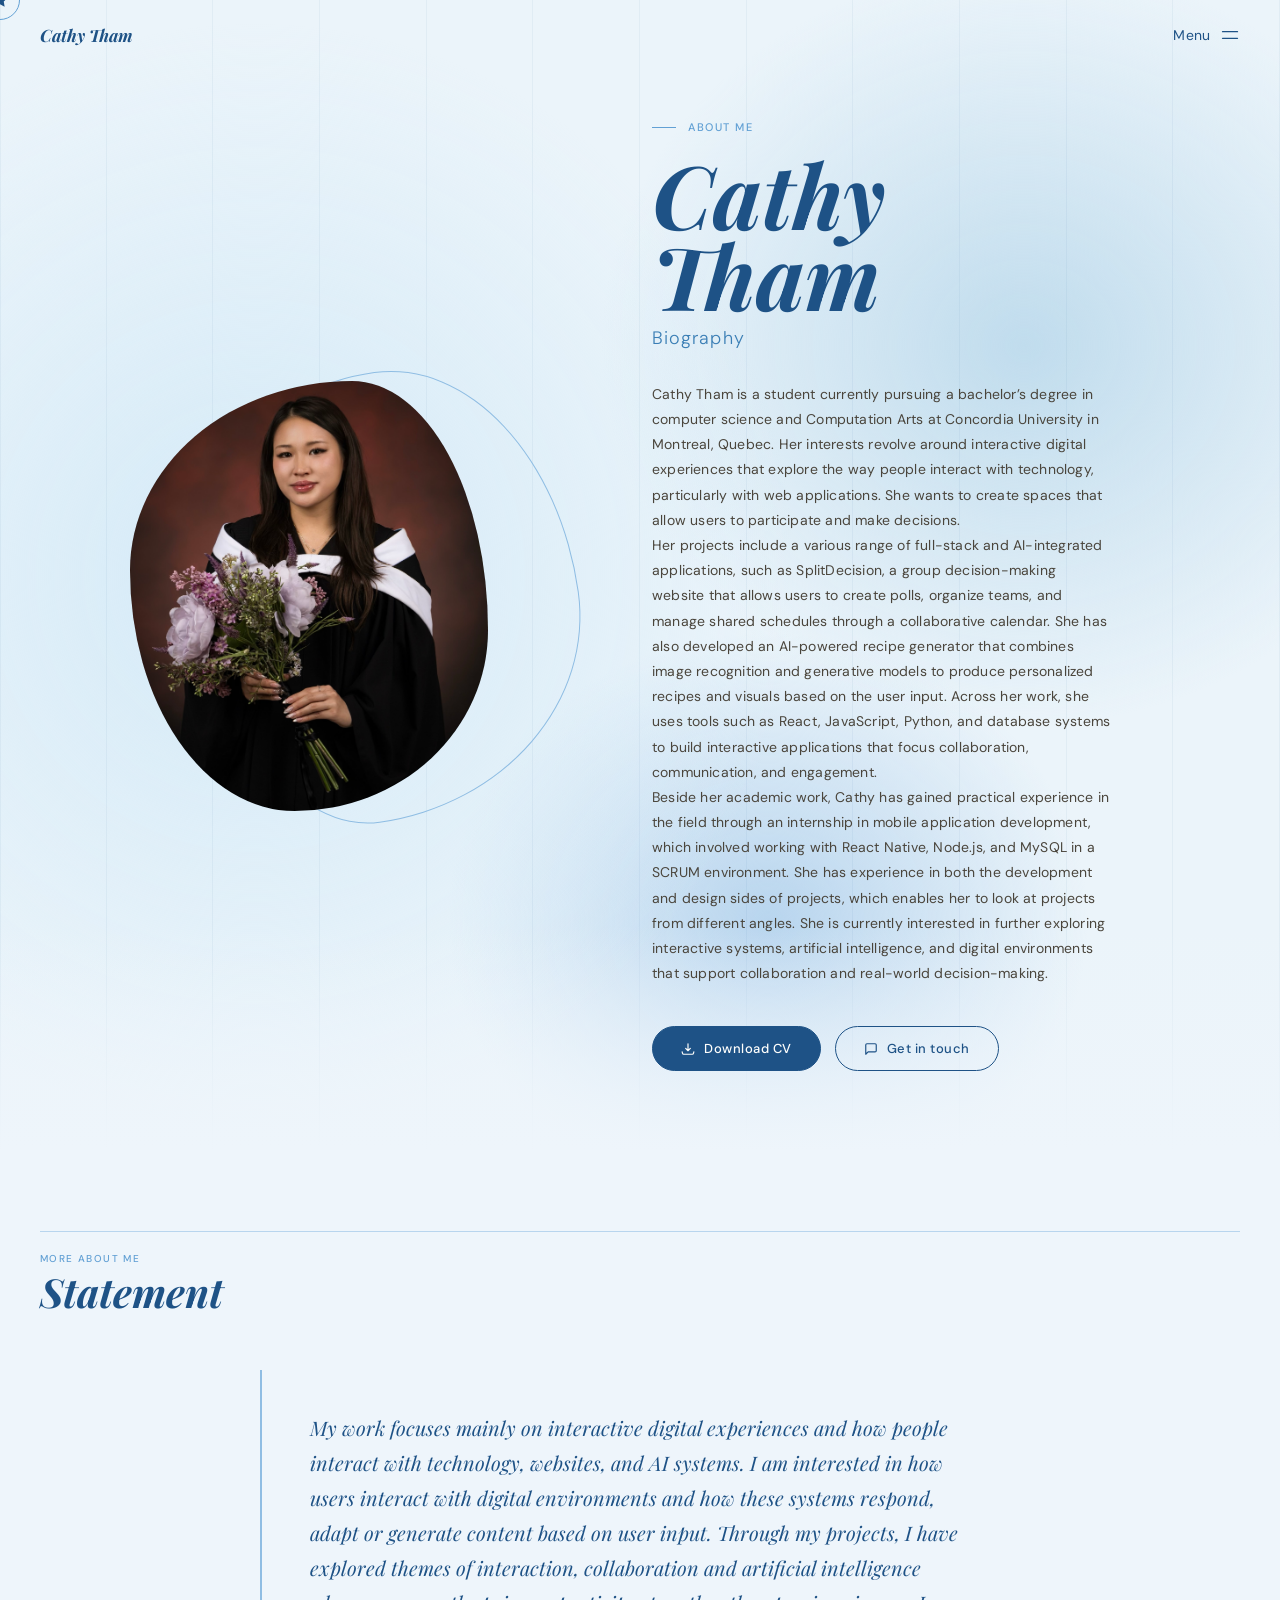
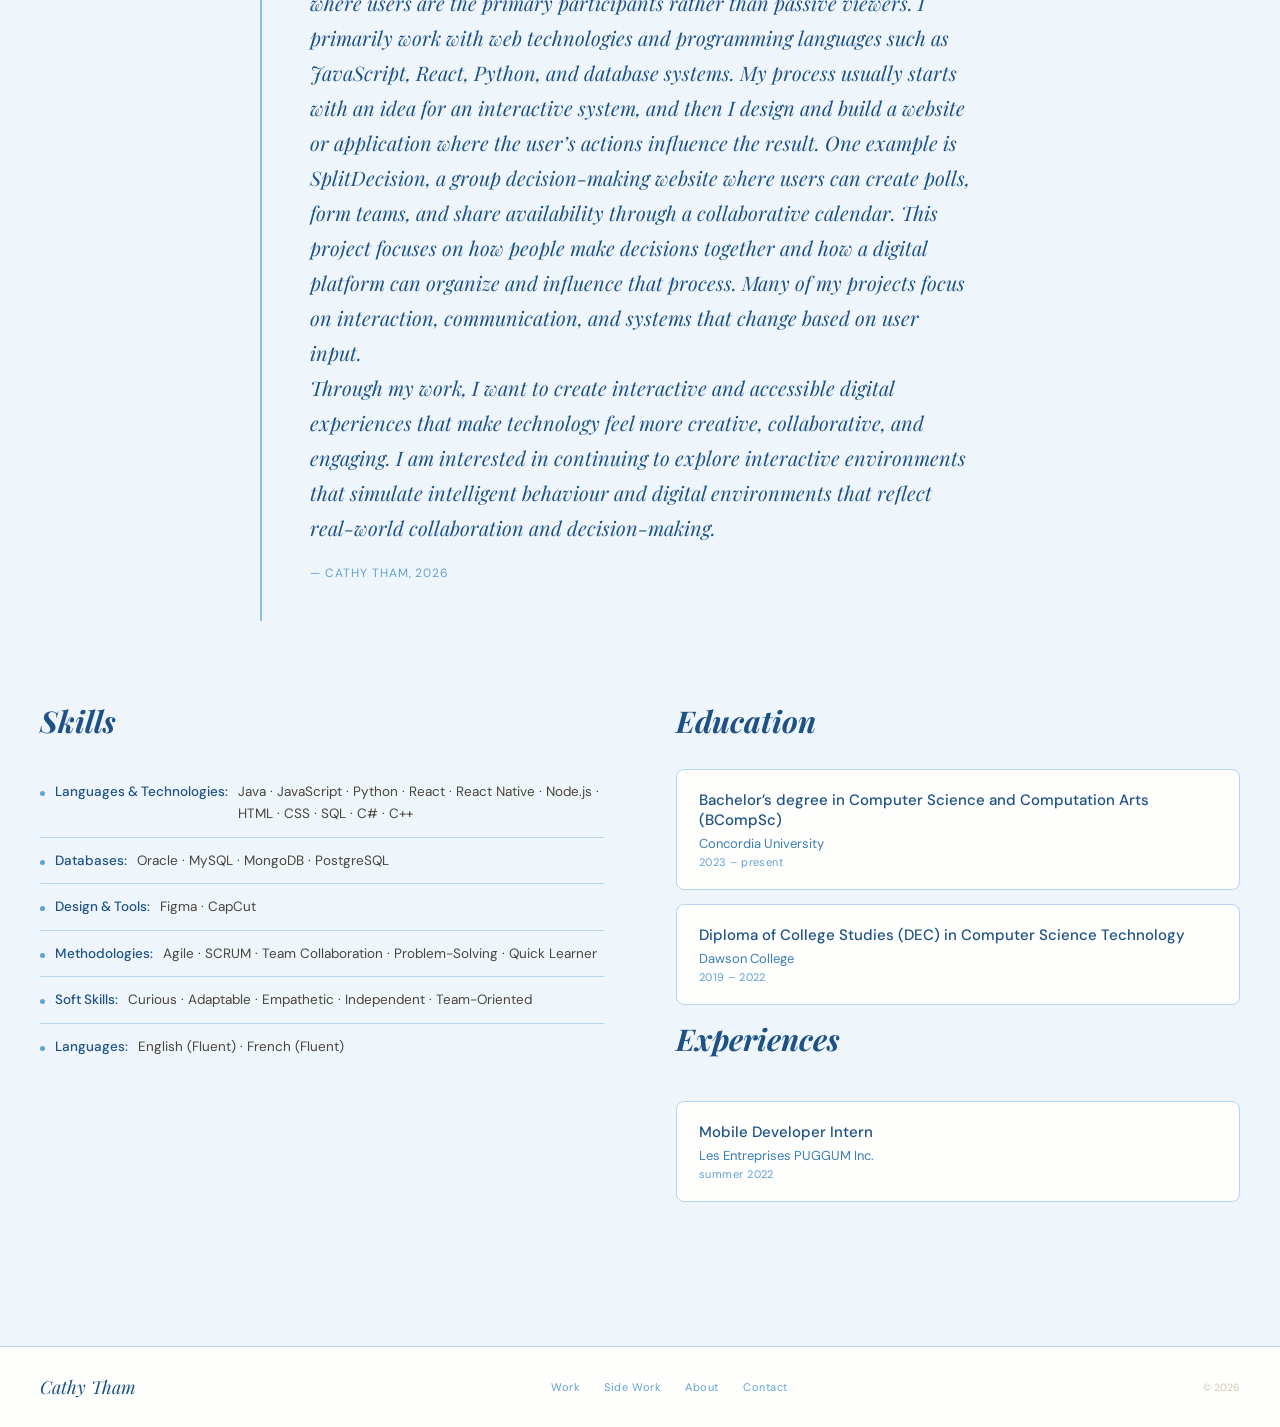
==== commit 5aaa4129: "Fix image and add project details" ====
--- a/about.html
+++ b/about.html
@@ -1,189 +1,204 @@
 <!DOCTYPE html>
 <html lang="en">
+
 <head>
-<meta charset="UTF-8"/>
-<meta name="viewport" content="width=device-width, initial-scale=1.0"/>
-<title>Cathy Tham — About</title>
-<link rel="preconnect" href="https://fonts.googleapis.com"/>
-<link rel="preconnect" href="https://fonts.gstatic.com" crossorigin/>
-<link href="https://fonts.googleapis.com/css2?family=Playfair+Display:ital,wght@0,400;1,700&family=DM+Sans:wght@300;400;500&display=swap" rel="stylesheet"/>
-<link rel="stylesheet" href="styles/menu-overlay.css"/>
-<link rel="stylesheet" href="styles/base.css"/>
-<link rel="stylesheet" href="styles/about.css"/>
-<style></style>
+  <meta charset="UTF-8" />
+  <meta name="viewport" content="width=device-width, initial-scale=1.0" />
+  <title>Cathy Tham — About</title>
+  <link rel="preconnect" href="https://fonts.googleapis.com" />
+  <link rel="preconnect" href="https://fonts.gstatic.com" crossorigin />
+  <link
+    href="https://fonts.googleapis.com/css2?family=Playfair+Display:ital,wght@0,400;1,700&family=DM+Sans:wght@300;400;500&display=swap"
+    rel="stylesheet" />
+  <link rel="stylesheet" href="styles/menu-overlay.css" />
+  <link rel="stylesheet" href="styles/base.css" />
+  <link rel="stylesheet" href="styles/about.css" />
+  <style></style>
 </head>
+
 <body>
 
-<div class="cursor" id="cursor">
-  <svg viewBox="0 0 24 24" xmlns="http://www.w3.org/2000/svg">
-    <polygon points="12,2 15.09,8.26 22,9.27 17,14.14 18.18,21.02 12,17.77 5.82,21.02 7,14.14 2,9.27 8.91,8.26"/>
-  </svg>
-</div>
-<div class="cursor-ring" id="cursor-ring"></div>
-
-<!-- ── NAV ── -->
-<nav aria-label="Site navigation">
-  <a class="nav-logo" href="main.html">Cathy Tham</a>
-  <button class="menu-btn" id="menu-btn" aria-expanded="false" aria-controls="menu-overlay">
-    Menu
-    <svg viewBox="0 0 24 24"><line x1="3" y1="8" x2="21" y2="8"/><line x1="3" y1="16" x2="21" y2="16"/></svg>
-  </button>
-</nav>
-
-<section class="hero" aria-label="About Hero">
-  <div class="hero-bg"></div>
-  <div class="hero-grid" aria-hidden="true">
-    <div class="hero-grid-col"></div><div class="hero-grid-col"></div>
-    <div class="hero-grid-col"></div><div class="hero-grid-col"></div>
-    <div class="hero-grid-col"></div><div class="hero-grid-col"></div>
-    <div class="hero-grid-col"></div><div class="hero-grid-col"></div>
-    <div class="hero-grid-col"></div><div class="hero-grid-col"></div>
-    <div class="hero-grid-col"></div><div class="hero-grid-col"></div>
+  <div class="cursor" id="cursor">
+    <svg viewBox="0 0 24 24" xmlns="http://www.w3.org/2000/svg">
+      <polygon points="12,2 15.09,8.26 22,9.27 17,14.14 18.18,21.02 12,17.77 5.82,21.02 7,14.14 2,9.27 8.91,8.26" />
+    </svg>
   </div>
-
-  <!-- Left: photo -->
-  <div class="hero-inner">
-  <div class="hero-photo-wrap">
-    <div class="photo-frame">
-
-      <div class="photo-placeholder" aria-label="Photo placeholder">
-        <img class="photo-img" src="./images/pictureCathy.jpeg" alt="Cathy Tham" />
-      </div>
-
-
+  <div class="cursor-ring" id="cursor-ring"></div>
+
+  <!-- ── NAV ── -->
+  <nav aria-label="Site navigation">
+    <a class="nav-logo" href="main.html">Cathy Tham</a>
+    <button class="menu-btn" id="menu-btn" aria-expanded="false" aria-controls="menu-overlay">
+      Menu
+      <svg viewBox="0 0 24 24">
+        <line x1="3" y1="8" x2="21" y2="8" />
+        <line x1="3" y1="16" x2="21" y2="16" />
+      </svg>
+    </button>
+  </nav>
+
+  <section class="hero" aria-label="About Hero">
+    <div class="hero-bg"></div>
+    <div class="hero-grid" aria-hidden="true">
+      <div class="hero-grid-col"></div>
+      <div class="hero-grid-col"></div>
+      <div class="hero-grid-col"></div>
+      <div class="hero-grid-col"></div>
+      <div class="hero-grid-col"></div>
+      <div class="hero-grid-col"></div>
+      <div class="hero-grid-col"></div>
+      <div class="hero-grid-col"></div>
+      <div class="hero-grid-col"></div>
+      <div class="hero-grid-col"></div>
+      <div class="hero-grid-col"></div>
+      <div class="hero-grid-col"></div>
     </div>
-  </div>
-
-  <!-- RIGHT: text & buttons -->
-  <div class="hero-text">
-    <p class="hero-eyebrow">About me</p>
-
-    <h1 class="hero-name">Cathy<br>Tham</h1>
-    <p class="hero-title-line">Biography</p>
-
-    <p class="hero-bio">
-      Cathy Tham is a student currently pursuing a bachelor’s degree in computer science and
-      Computation Arts at Concordia University in Montreal, Quebec. Her interests revolve around
-      interactive digital experiences that explore the way people interact with technology,
-      particularly with web applications. She wants to create spaces that allow users to participate
-      and make decisions.
-      Her projects include a various range of full-stack and AI-integrated applications, such as
-      SplitDecision, a group decision-making website that allows users to create polls, organize
-      teams, and manage shared schedules through a collaborative calendar. She has also developed
-      an AI-powered recipe generator that combines image recognition and generative models to
-      produce personalized recipes and visuals based on the user input. Across her work, she uses
-      tools such as React, JavaScript, Python, and database systems to build interactive applications
-      that focus collaboration, communication, and engagement.
-      Beside her academic work, Cathy has gained practical experience in the field through an
-      internship in mobile application development, which involved working with React Native,
-      Node.js, and MySQL in a SCRUM environment. She has experience in both the development and
-      design sides of projects, which enables her to look at projects from different angles. She is
-      currently interested in further exploring interactive systems, artificial intelligence, and digital
-      environments that support collaboration and real-world decision-making.
-</p>
-
-    <!-- buttons -->
-    <div class="hero-actions">
-
-      <a class="btn-primary" href="./cv/cathyTham_CV.pdf" download="Cathy-Tham-CV.pdf" aria-label="Download CV">
-        <svg viewBox="0 0 24 24"><path d="M12 15V3m0 12l-4-4m4 4l4-4M2 17l.621 2.485A2 2 0 004.561 21h14.878a2 2 0 001.94-1.515L22 17"/></svg>
-        Download CV
-      </a>
-      <a class="btn-secondary" href="main.html#contact" aria-label="Get in touch">
-        <svg viewBox="0 0 24 24"><path d="M21 15a2 2 0 01-2 2H7l-4 4V5a2 2 0 012-2h14a2 2 0 012 2z"/></svg>
-        Get in touch
-      </a>
-
+
+    <!-- Left: photo -->
+    <div class="hero-inner">
+      <div class="hero-photo-wrap">
+        <div class="photo-frame">
+
+          <div class="photo-placeholder" aria-label="Photo placeholder">
+            <img class="photo-img" src="./images/pictureCathy.jpeg" alt="Cathy Tham" />
+          </div>
+
+
+        </div>
+      </div>
+
+      <!-- RIGHT: text & buttons -->
+      <div class="hero-text">
+        <p class="hero-eyebrow">About me</p>
+
+        <h1 class="hero-name">Cathy<br>Tham</h1>
+        <p class="hero-title-line">Biography</p>
+
+        <p class="hero-bio">
+          Cathy Tham is a student currently pursuing a bachelor’s degree in computer science and
+          Computation Arts at Concordia University in Montreal, Quebec. Her interests revolve around
+          interactive digital experiences that explore the way people interact with technology,
+          particularly with web applications. She wants to create spaces that allow users to participate
+          and make decisions.</br>
+          Her projects include a various range of full-stack and AI-integrated applications, such as
+          SplitDecision, a group decision-making website that allows users to create polls, organize
+          teams, and manage shared schedules through a collaborative calendar. She has also developed
+          an AI-powered recipe generator that combines image recognition and generative models to
+          produce personalized recipes and visuals based on the user input. Across her work, she uses
+          tools such as React, JavaScript, Python, and database systems to build interactive applications
+          that focus collaboration, communication, and engagement.</br>
+          Beside her academic work, Cathy has gained practical experience in the field through an
+          internship in mobile application development, which involved working with React Native,
+          Node.js, and MySQL in a SCRUM environment. She has experience in both the development and
+          design sides of projects, which enables her to look at projects from different angles. She is
+          currently interested in further exploring interactive systems, artificial intelligence, and digital
+          environments that support collaboration and real-world decision-making.
+        </p>
+
+        <!-- buttons -->
+        <div class="hero-actions">
+
+          <a class="btn-primary" href="./cv/cathyTham_CV.pdf" download="Cathy-Tham-CV.pdf" aria-label="Download CV">
+            <svg viewBox="0 0 24 24">
+              <path d="M12 15V3m0 12l-4-4m4 4l4-4M2 17l.621 2.485A2 2 0 004.561 21h14.878a2 2 0 001.94-1.515L22 17" />
+            </svg>
+            Download CV
+          </a>
+          <a class="btn-secondary" href="main.html#contact" aria-label="Get in touch">
+            <svg viewBox="0 0 24 24">
+              <path d="M21 15a2 2 0 01-2 2H7l-4 4V5a2 2 0 012-2h14a2 2 0 012 2z" />
+            </svg>
+            Get in touch
+          </a>
+
+        </div>
+      </div>
+  </section>
+
+  <section class="about-sec" id="about" aria-labelledby="about-title">
+    <div class="sec-header">
+      <div>
+        <p class="sec-eye">More about me</p>
+        <h2 class="sec-title" id="about-title">Statement</h2>
+      </div>
     </div>
-  </div>
-</section>
-
-<section class="about-sec" id="about" aria-labelledby="about-title">
-  <div class="sec-header">
-    <div>
-      <p class="sec-eye">More about me</p>
-      <h2 class="sec-title" id="about-title">Statement</h2>
+
+    <div class="artist-statement">
+      <p class="statement-text">
+        My work focuses mainly on interactive digital experiences and how people interact with
+        technology, websites, and AI systems. I am interested in how users interact with digital
+        environments and how these systems respond, adapt or generate content based on user input.
+        Through my projects, I have explored themes of interaction, collaboration and artificial
+        intelligence where users are the primary participants rather than passive viewers.
+        I primarily work with web technologies and programming languages such as JavaScript, React,
+        Python, and database systems. My process usually starts with an idea for an interactive system,
+        and then I design and build a website or application where the user’s actions influence the
+        result. One example is SplitDecision, a group decision-making website where users can create
+        polls, form teams, and share availability through a collaborative calendar. This project focuses
+        on how people make decisions together and how a digital platform can organize and influence
+        that process. Many of my projects focus on interaction, communication, and systems that
+        change based on user input.
+        </br>Through my work, I want to create interactive and accessible digital experiences that make
+        technology feel more creative, collaborative, and engaging. I am interested in continuing to
+        explore interactive environments that simulate intelligent behaviour and digital environments
+        that reflect real-world collaboration and decision-making.
+      </p>
+      <p class="statement-attribution">— Cathy Tham, 2026</p>
     </div>
-  </div>
-
-  <div class="artist-statement">
-    <p class="statement-text">
-      My work focuses mainly on interactive digital experiences and how people interact with
-      technology, websites, and AI systems. I am interested in how users interact with digital
-      environments and how these systems respond, adapt or generate content based on user input.
-      Through my projects, I have explored themes of interaction, collaboration and artificial
-      intelligence where users are the primary participants rather than passive viewers.
-      I primarily work with web technologies and programming languages such as JavaScript, React,
-      Python, and database systems. My process usually starts with an idea for an interactive system,
-      and then I design and build a website or application where the user’s actions influence the
-      result. One example is SplitDecision, a group decision-making website where users can create
-      polls, form teams, and share availability through a collaborative calendar. This project focuses
-      on how people make decisions together and how a digital platform can organize and influence
-      that process. Many of my projects focus on interaction, communication, and systems that
-      change based on user input.
-      Through my work, I want to create interactive and accessible digital experiences that make
-      technology feel more creative, collaborative, and engaging. I am interested in continuing to
-      explore interactive environments that simulate intelligent behaviour and digital environments
-      that reflect real-world collaboration and decision-making.
-    </p>
-    <p class="statement-attribution">— Cathy Tham, 2026</p>
-  </div>
-
-  <div class="about-content">
-    <!-- Skills — full categorized -->
-    <div class="skills-section">
-      <h3>Skills</h3>
-
-      <div class="skills-plain">
-        <div class="skill-item"><span class="skill-dot"></span><strong>Languages &amp; Technologies:</strong> Java · JavaScript · Python · React · React Native · Node.js · HTML · CSS · SQL · C# · C++</div>
-        <div class="skill-item"><span class="skill-dot"></span><strong>Databases:</strong> Oracle · MySQL · MongoDB · PostgreSQL</div>
-        <div class="skill-item"><span class="skill-dot"></span><strong>Design &amp; Tools:</strong> Figma · CapCut</div>
-        <div class="skill-item"><span class="skill-dot"></span><strong>Methodologies:</strong> Agile · SCRUM · Team Collaboration · Problem-Solving · Quick Learner</div>
-        <div class="skill-item"><span class="skill-dot"></span><strong>Soft Skills:</strong> Curious · Adaptable · Empathetic · Independent · Team-Oriented</div>
-        <div class="skill-item"><span class="skill-dot"></span><strong>Languages:</strong> English (Fluent) · French (Fluent)</div>
-      </div>
-
-    </div>
-
-    <!-- Education & Experience -->
-    <div class="education-section">
-      <h3>Education</h3>
-      <div class="education-list">
-        <div class="education-item">
-          <div class="edu-title">Bachelor’s degree in Computer Science and Computation Arts (BCompSc)</div>
-          <div class="edu-institution">Concordia University</div>
-          <div class="edu-year">2023 – present</div>
-        </div>
-        <div class="education-item">
-          <div class="edu-title">Diploma of College Studies (DEC) in Computer Science Technology</div>
-          <div class="edu-institution">Dawson College</div>
-          <div class="edu-year">2019 – 2022</div>
-        </div>
-      <h3>Experiences</h3>
-      <div class="education-list">
-        <div class="education-item">
-          <div class="edu-title">Mobile Developer Intern</div>
-          <div class="edu-institution">Les Entreprises PUGGUM Inc.</div>
-          <div class="edu-year">sumer 2022</div>
-        </div>
-      </div>
-    </div>
-  </div>
-</section>
-
-<!-- ── FOOTER ── -->
-<footer>
-  <span class="footer-name">Cathy Tham</span>
-  <div class="footer-links">
-    <a class="footer-link" href="main.html#work">Work</a>
-    <a class="footer-link" href="side-work.html">Side Work</a>
-    <a class="footer-link" href="about.html">About</a>
-    <a class="footer-link" href="main.html#contact">Contact</a>
-  </div>
-  <span class="footer-copy">© 2026</span>
-</footer>
-
-<script src="script.js"></script>
-<script src="menu-overlay.js"></script>
+
+    <div class="about-content">
+      <!-- Skills — full categorized -->
+      <div class="skills-section">
+        <h3>Skills</h3>
+
+        <div class="skills-plain">
+          <div class="skill-item"><span class="skill-dot"></span><strong>Languages &amp; Technologies:</strong> Java ·
+            JavaScript · Python · React · React Native · Node.js · HTML · CSS · SQL · C# · C++</div>
+          <div class="skill-item"><span class="skill-dot"></span><strong>Databases:</strong> Oracle · MySQL · MongoDB ·
+            PostgreSQL</div>
+          <div class="skill-item"><span class="skill-dot"></span><strong>Design &amp; Tools:</strong> Figma · CapCut
+          </div>
+          <div class="skill-item"><span class="skill-dot"></span><strong>Methodologies:</strong> Agile · SCRUM · Team
+            Collaboration · Problem-Solving · Quick Learner</div>
+          <div class="skill-item"><span class="skill-dot"></span><strong>Soft Skills:</strong> Curious · Adaptable ·
+            Empathetic · Independent · Team-Oriented</div>
+          <div class="skill-item"><span class="skill-dot"></span><strong>Languages:</strong> English (Fluent) · French
+            (Fluent)</div>
+        </div>
+
+      </div>
+
+      <!-- Education & Experience -->
+      <div class="education-section">
+        <h3>Education</h3>
+        <div class="education-list">
+          <div class="education-item">
+            <div class="edu-title">Bachelor’s degree in Computer Science and Computation Arts (BCompSc)</div>
+            <div class="edu-institution">Concordia University</div>
+            <div class="edu-year">2023 – present</div>
+          </div>
+          <div class="education-item">
+            <div class="edu-title">Diploma of College Studies (DEC) in Computer Science Technology</div>
+            <div class="edu-institution">Dawson College</div>
+            <div class="edu-year">2019 – 2022</div>
+          </div>
+          <h3>Experiences</h3>
+          <div class="education-list">
+            <div class="education-item">
+              <div class="edu-title">Mobile Developer Intern</div>
+              <div class="edu-institution">Les Entreprises PUGGUM Inc.</div>
+              <div class="edu-year">summer 2022</div>
+            </div>
+          </div>
+        </div>
+      </div>
+  </section>
+
+  <!-- ── FOOTER ── -->
+  <div id="global-footer"></div>
+
+  <script src="script.js"></script>
+  <script src="menu-overlay.js"></script>
 </body>
+
 </html>
--- a/styles/menu-overlay.css
+++ b/styles/menu-overlay.css
@@ -18,10 +18,11 @@
 .menu-overlay::before{
   content:'';
   position:absolute;
-  width:520px;height:520px;
+  width: clamp(650px, 75vw, 1100px);
+  height: clamp(650px, 75vw, 1100px);
   border-radius:60% 40% 55% 45% / 45% 55% 40% 60%;
-  background:rgba(184,213,238,.3);
-  right:-60px;top:50%;transform:translateY(-50%);
+  background:rgba(184,213,238,.35);
+  right: -10vw;top:50%;transform:translateY(-50%);
   pointer-events:none;
   animation:menuBlob 10s ease-in-out infinite;
 }
@@ -107,7 +108,12 @@
 /* Responsive */
 @media(max-width:900px){
   .menu-overlay{ padding:32px 28px; }
+  .menu-overlay::before { right: -25vw; }
 }
 @media(max-width:600px){
   .menu-overlay{ padding:20px 16px; }
+  .menu-overlay::before { 
+    width: 140vw; height: 140vw; 
+    right: -45vw; top: 45%; 
+  }
 }
--- a/styles/base.css
+++ b/styles/base.css
@@ -1,20 +1,51 @@
 /* ── TOKENS ── */
-:root{
-  --b50:#EEF5FB;--b100:#D6E8F5;--b200:#B8D5EE;--b300:#8FBDE3;
-  --b400:#62A0D4;--b600:#3A7EB5;--b800:#1E5286;
-  --cr50:#FEFEFC;--cr100:#FAF8F4;--cr200:#F4F0E8;
-  --cr300:#E8E2D6;--cr400:#CFC7B8;--cr600:#9E9485;--cr800:#4A453C;
-  --ink:#1a1a2e;
-  --serif:'Playfair Display',Georgia,serif;
-  --sans:'DM Sans',sans-serif;
-}
-*,*::before,*::after{box-sizing:border-box;margin:0;padding:0;}
-html{font-size:16px;scroll-behavior:smooth;}
-body{
-  background:var(--b50);color:var(--ink);
-  font-family:var(--sans);min-height:100vh;
-  overflow-x:hidden;cursor:none;
-}
+:root {
+  --b50: #EEF5FB;
+  --b100: #D6E8F5;
+  --b200: #B8D5EE;
+  --b300: #8FBDE3;
+  --b400: #62A0D4;
+  --b600: #3A7EB5;
+  --b800: #1E5286;
+  --cr50: #FEFEFC;
+  --cr100: #FAF8F4;
+  --cr200: #F4F0E8;
+  --cr300: #E8E2D6;
+  --cr400: #CFC7B8;
+  --cr600: #9E9485;
+  --cr800: #4A453C;
+  --ink: #1a1a2e;
+  --serif: 'Playfair Display', Georgia, serif;
+  --sans: 'DM Sans', sans-serif;
+}
+
+*,
+*::before,
+*::after {
+  box-sizing: border-box;
+  margin: 0;
+  padding: 0;
+}
+
+html {
+  font-size: 16px;
+  scroll-behavior: smooth;
+}
+
+body {
+  background: var(--b50);
+  color: var(--ink);
+  font-family: var(--sans);
+  min-height: 100vh;
+  overflow-x: hidden;
+  cursor: none;
+}
+
+/* Hide default cursor globally on interactive elements so custom cursor shows */
+a, button, input, textarea, select, [role="button"], iframe {
+  cursor: none !important;
+}
+
 /* custome cursor image...
 .cursor{
   position:fixed;width:18px;height:18px;pointer-events:none;
@@ -33,108 +64,309 @@
 } */
 
 /* ── CUSTOM CURSOR ── */
-.cursor{
-  position:fixed;width:18px;height:18px;pointer-events:none;
-  z-index:9999;transform:translate(-50%,-50%);
-  transition:transform .15s ease,opacity .2s ease;
-}
-.cursor svg{width:18px;height:18px;fill:var(--b800);}
-.cursor.big svg{width:28px;height:28px;}
-.cursor.big{width:28px;height:28px;}
-.cursor-ring{
-  position:fixed;width:40px;height:40px;
-  border:1.5px solid var(--b400);border-radius:50%;
-  pointer-events:none;z-index:9998;
-  transform:translate(-50%,-50%);
-  transition:width .2s,height .2s,border-color .2s;
+.cursor {
+  position: fixed;
+  width: 18px;
+  height: 18px;
+  pointer-events: none;
+  z-index: 9999;
+  transform: translate(-50%, -50%);
+  transition: transform .15s ease, opacity .2s ease;
+}
+
+.cursor svg {
+  width: 18px;
+  height: 18px;
+  fill: var(--b800);
+}
+
+.cursor.big svg {
+  width: 28px;
+  height: 28px;
+}
+
+.cursor.big {
+  width: 28px;
+  height: 28px;
+}
+
+.cursor-ring {
+  position: fixed;
+  width: 40px;
+  height: 40px;
+  border: 1.5px solid var(--b400);
+  border-radius: 50%;
+  pointer-events: none;
+  z-index: 9998;
+  transform: translate(-50%, -50%);
+  transition: width .2s, height .2s, border-color .2s;
+}
+
+
+.bg-sparkle.sparkle-animate {
+  transform: translateY(-20px) scale(1.5);
+  opacity: 0;
+}
+
+.sparkle {
+  position: fixed;
+  width: 8px;
+  height: 8px;
+  pointer-events: none;
+  z-index: 9997;
+  background: #62A0D4;
+  clip-path: polygon(50% 0%, 100% 38%, 82% 100%, 50% 75%, 18% 100%, 0% 38%);
+  animation: sparkle .6s ease-out forwards;
 }
 
 /* ── BACKGROUND SPARKLES ── */
-.sparkles-container{
-  position:fixed;inset:0;pointer-events:none;z-index:1;
-}
-.bg-sparkle{
-  position:absolute;width:32px;height:32px;pointer-events:none;
-  background-image:url('images/star.PNG');
-  background-size:contain;background-repeat:no-repeat;
-  background-position:center;opacity:0.3;
-  transition:transform .3s ease,opacity .3s ease;
-}
-
-.bg-sparkle.sparkle-animate{
-  transform:translateY(-20px) scale(1.5);
-  opacity:0;
+.sparkles-container {
+  position: fixed;
+  inset: 0;
+  pointer-events: none;
+  z-index: 1;
+}
+
+.bg-sparkle {
+  position: absolute;
+  width: 100px;
+  height: 100px;
+  pointer-events: none;
+  background-image: url('images/star.PNG');
+  background-size: contain;
+  background-repeat: no-repeat;
+  background-position: center;
+  opacity: 0.3;
+  transition: transform .3s ease, opacity .3s ease;
+}
+
+@keyframes sparkle {
+  0% {
+    opacity: 1;
+    transform: translate(0, 0) scale(1);
+  }
+
+  100% {
+    opacity: 0;
+    transform: translate(var(--tx), var(--ty)) scale(0);
+  }
+}
+
+.sparkle {
+  position: fixed;
+  width: 8px;
+  height: 8px;
+  pointer-events: none;
+  z-index: 9997;
+  background: #62A0D4;
+  clip-path: polygon(50% 0%, 100% 38%, 82% 100%, 50% 75%, 18% 100%, 0% 38%);
+  animation: sparkle .6s ease-out forwards;
+}
+
+.bg-sparkle.sparkle-animate {
+  transform: translateY(-20px) scale(1.5);
+  opacity: 0;
+}
+
+
+/* ── BACKGROUND SPARKLES ── */
+.sparkles-container {
+  position: fixed;
+  inset: 0;
+  pointer-events: none;
+  z-index: 1;
+}
+
+.bg-sparkle {
+  position: absolute;
+  width: 100px;
+  height: 100px;
+  pointer-events: none;
+  background-image: url('images/star.PNG');
+  background-size: contain;
+  background-repeat: no-repeat;
+  background-position: center;
+  opacity: 0.3;
+  transition: transform .3s ease, opacity .3s ease;
+}
+
+.bg-sparkle.sparkle-animate {
+  transform: translateY(-20px) scale(1.5);
+  opacity: 0;
+}
+
+.sparkle {
+  position: fixed;
+  width: 8px;
+  height: 8px;
+  pointer-events: none;
+  z-index: 9997;
+  background: #62A0D4;
+  clip-path: polygon(50% 0%, 100% 38%, 82% 100%, 50% 75%, 18% 100%, 0% 38%);
+  animation: sparkle .6s ease-out forwards;
 }
 
 /* ── FOOTER ── */
-footer{
-  padding:28px 40px;display:flex;justify-content:space-between;align-items:center;
-  border-top:0.5px solid var(--b200);background:var(--cr50);
-}
-.footer-name{font-family:var(--serif);font-style:italic;font-size:18px;color:var(--b800);}
-.footer-links{display:flex;gap:24px;}
-.footer-link{
-  font-size:11px;letter-spacing:.05em;color:var(--b400);
-  text-decoration:none;transition:color .15s;
-}
-.footer-link:hover{color:var(--b800);}
-.footer-copy{font-size:10.5px;color:var(--cr400);}
+footer {
+  padding: 28px 40px;
+  display: flex;
+  justify-content: space-between;
+  align-items: center;
+  border-top: 0.5px solid var(--b200);
+  background: var(--cr50);
+}
+
+.footer-name {
+  font-family: var(--serif);
+  font-style: italic;
+  font-size: 18px;
+  color: var(--b800);
+}
+
+.footer-links {
+  display: flex;
+  gap: 24px;
+}
+
+.footer-link {
+  font-size: 11px;
+  letter-spacing: .05em;
+  color: var(--b400);
+  text-decoration: none;
+  transition: color .15s;
+}
+
+.footer-link:hover {
+  color: var(--b800);
+}
+
+.footer-copy {
+  font-size: 10.5px;
+  color: var(--cr400);
+}
 
 /* ── HAMBURGER MENU ── */
-.hamburger-btn{
-  position:fixed;top:20px;left:20px;z-index:1000;
-  width:40px;height:40px;background:var(--b800);
-  border:none;border-radius:6px;cursor:pointer;
-  display:flex;flex-direction:column;justify-content:center;
-  align-items:center;gap:4px;padding:8px;
-  transition:background .2s;
-}
-.hamburger-btn:hover{background:var(--b600);}
-.hamburger-btn.open .hamburger-line:nth-child(1){transform:rotate(45deg) translate(6px,6px);}
-.hamburger-btn.open .hamburger-line:nth-child(2){opacity:0;}
-.hamburger-btn.open .hamburger-line:nth-child(3){transform:rotate(-45deg) translate(6px,-6px);}
-.hamburger-line{
-  width:20px;height:2px;background:var(--cr50);
-  transition:transform .3s,opacity .3s;
-}
-
-.hamburger-menu{
-  position:fixed;top:70px;left:20px;z-index:999;
-  background:var(--cr50);border:1px solid var(--b200);
-  border-radius:8px;padding:16px;min-width:180px;
-  opacity:0;visibility:hidden;transform:translateY(-10px);
-  transition:opacity .3s,visibility .3s,transform .3s;
-  box-shadow:0 8px 24px rgba(30,82,134,.15);
-}
-.hamburger-menu.open{
-  opacity:1;visibility:visible;transform:translateY(0);
-}
-
-.hamburger-nav{
-  display:flex;flex-direction:column;gap:8px;margin-bottom:16px;
-}
-.hamburger-link{
-  color:var(--b800);text-decoration:none;font-size:14px;
-  font-weight:500;padding:8px 12px;border-radius:4px;
-  transition:background .2s,color .2s;
-}
-.hamburger-link:hover{
-  background:var(--b100);color:var(--b600);
-}
-
-.hamburger-social{
-  border-top:1px solid var(--b200);padding-top:12px;
-  display:flex;flex-direction:column;gap:6px;
-}
-.social-link{
-  color:var(--b600);text-decoration:none;font-size:12px;
-  font-weight:400;padding:6px 12px;border-radius:4px;
-  transition:color .2s;
-}
-.social-link:hover{color:var(--b800);}
+.hamburger-btn {
+  position: fixed;
+  top: 20px;
+  left: 20px;
+  z-index: 1000;
+  width: 40px;
+  height: 40px;
+  background: var(--b800);
+  border: none;
+  border-radius: 6px;
+  cursor: none;
+  display: flex;
+  flex-direction: column;
+  justify-content: center;
+  align-items: center;
+  gap: 4px;
+  padding: 8px;
+  transition: background .2s;
+}
+
+.hamburger-btn:hover {
+  background: var(--b600);
+}
+
+.hamburger-btn.open .hamburger-line:nth-child(1) {
+  transform: rotate(45deg) translate(6px, 6px);
+}
+
+.hamburger-btn.open .hamburger-line:nth-child(2) {
+  opacity: 0;
+}
+
+.hamburger-btn.open .hamburger-line:nth-child(3) {
+  transform: rotate(-45deg) translate(6px, -6px);
+}
+
+.hamburger-line {
+  width: 20px;
+  height: 2px;
+  background: var(--cr50);
+  transition: transform .3s, opacity .3s;
+}
+
+.hamburger-menu {
+  position: fixed;
+  top: 70px;
+  left: 20px;
+  z-index: 999;
+  background: var(--cr50);
+  border: 1px solid var(--b200);
+  border-radius: 8px;
+  padding: 16px;
+  min-width: 180px;
+  opacity: 0;
+  visibility: hidden;
+  transform: translateY(-10px);
+  transition: opacity .3s, visibility .3s, transform .3s;
+  box-shadow: 0 8px 24px rgba(30, 82, 134, .15);
+}
+
+.hamburger-menu.open {
+  opacity: 1;
+  visibility: visible;
+  transform: translateY(0);
+}
+
+.hamburger-nav {
+  display: flex;
+  flex-direction: column;
+  gap: 8px;
+  margin-bottom: 16px;
+}
+
+.hamburger-link {
+  color: var(--b800);
+  text-decoration: none;
+  font-size: 14px;
+  font-weight: 500;
+  padding: 8px 12px;
+  border-radius: 4px;
+  transition: background .2s, color .2s;
+}
+
+.hamburger-link:hover {
+  background: var(--b100);
+  color: var(--b600);
+}
+
+.hamburger-social {
+  border-top: 1px solid var(--b200);
+  padding-top: 12px;
+  display: flex;
+  flex-direction: column;
+  gap: 6px;
+}
+
+.social-link {
+  color: var(--b600);
+  text-decoration: none;
+  font-size: 12px;
+  font-weight: 400;
+  padding: 6px 12px;
+  border-radius: 4px;
+  transition: color .2s;
+}
+
+.social-link:hover {
+  color: var(--b800);
+}
 
 /* Mobile adjustments */
-@media(max-width:600px){
-  .hamburger-btn{top:16px;left:16px;width:36px;height:36px;}
-  .hamburger-menu{top:62px;left:16px;}
+@media(max-width:600px) {
+  .hamburger-btn {
+    top: 16px;
+    left: 16px;
+    width: 36px;
+    height: 36px;
+  }
+
+  .hamburger-menu {
+    top: 62px;
+    left: 16px;
+  }
 }
--- a/styles/about.css
+++ b/styles/about.css
@@ -30,6 +30,15 @@
   align-items:center;
   overflow:hidden;
   padding:0;
+}
+.hero::after {
+  content: '';
+  position: absolute;
+  bottom: 0; left: 0; right: 0;
+  height: 25vh;
+  background: linear-gradient(to bottom, transparent 0%, var(--b50) 100%);
+  pointer-events: none;
+  z-index: 2;
 }
 .hero-inner{
   position:relative;z-index:5;
@@ -213,9 +222,6 @@
 .photo-tag-dot{width:7px;height:7px;border-radius:50%;background:#52CFA0;animation:pulse 2.5s ease-in-out infinite;flex-shrink:0;}
 .photo-tag-text{font-size:11px;letter-spacing:.06em;color:var(--b800);white-space:nowrap;}
 
-/* ═══════════════════════════════════════
-   ABOUT BODY (skills, education, statement)
-═══════════════════════════════════════ */
 .about-sec{
   padding:80px 40px 64px;
   position:relative;z-index:10;
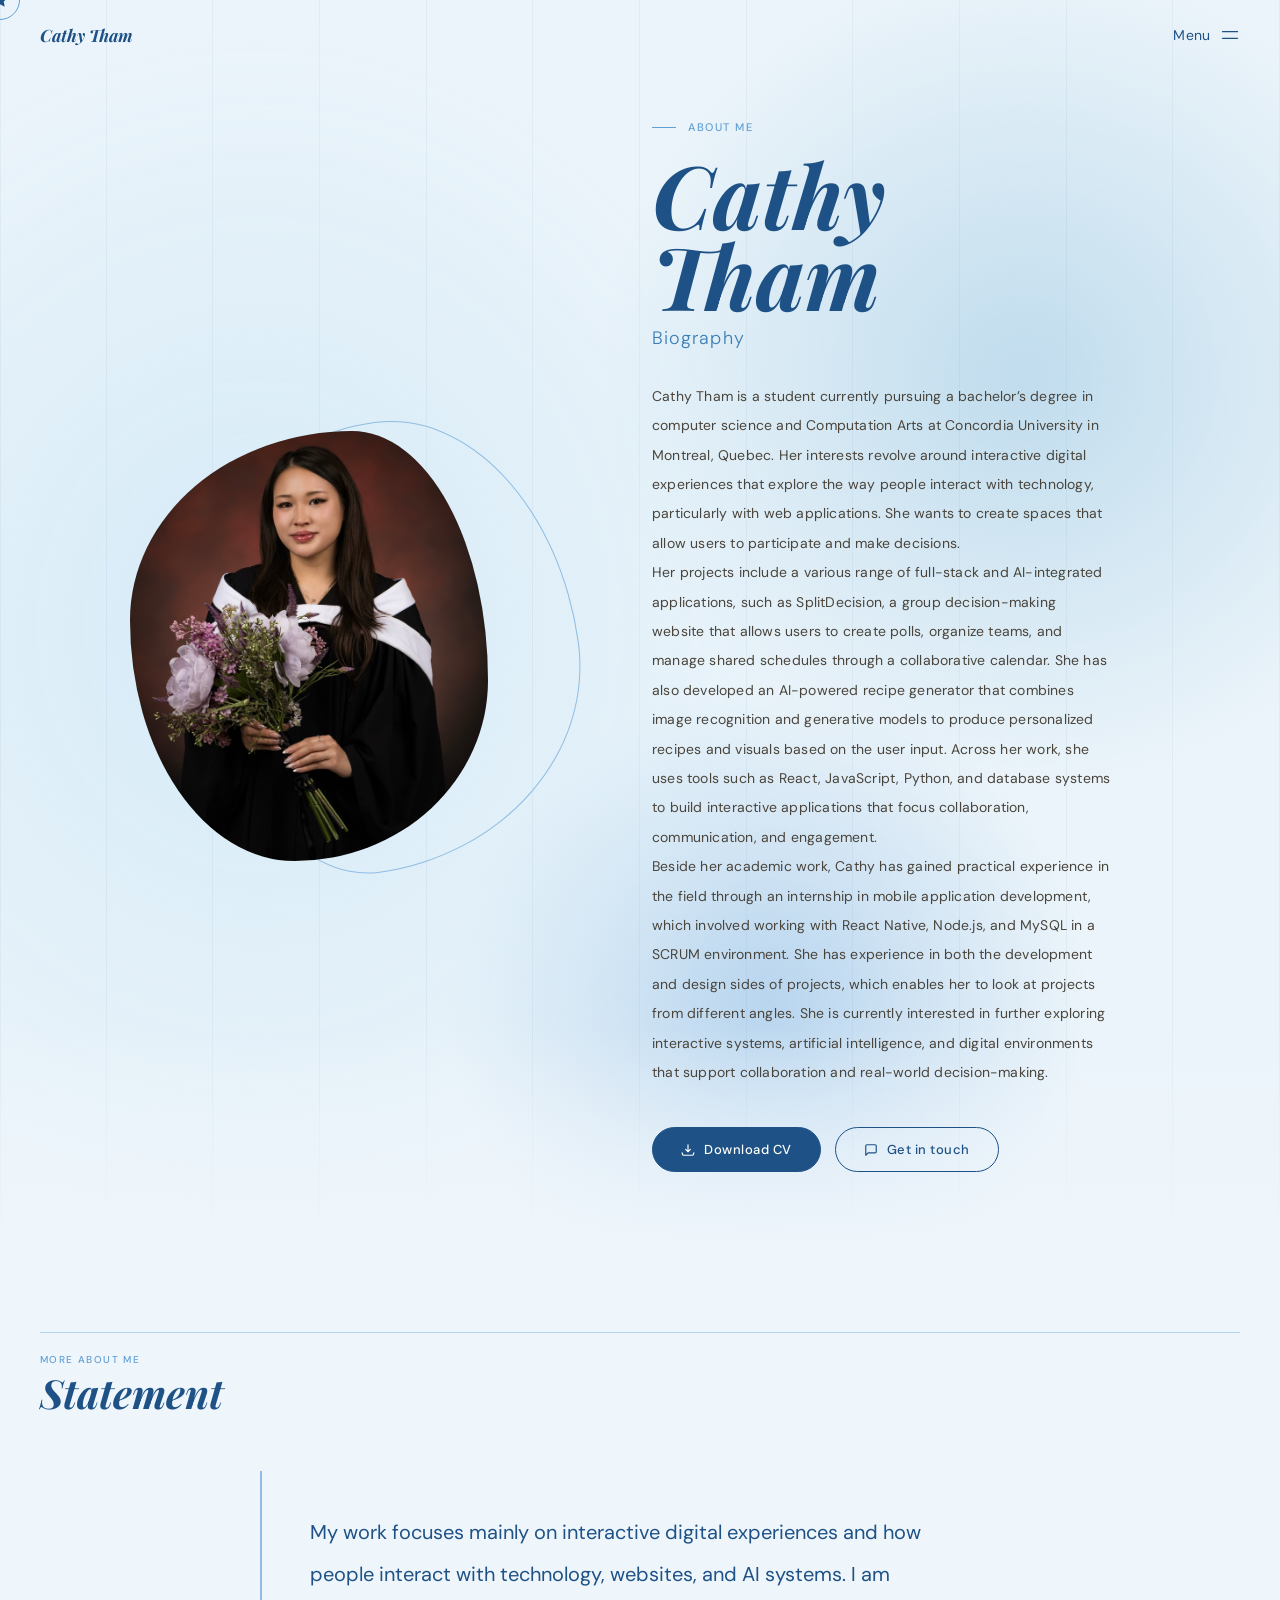
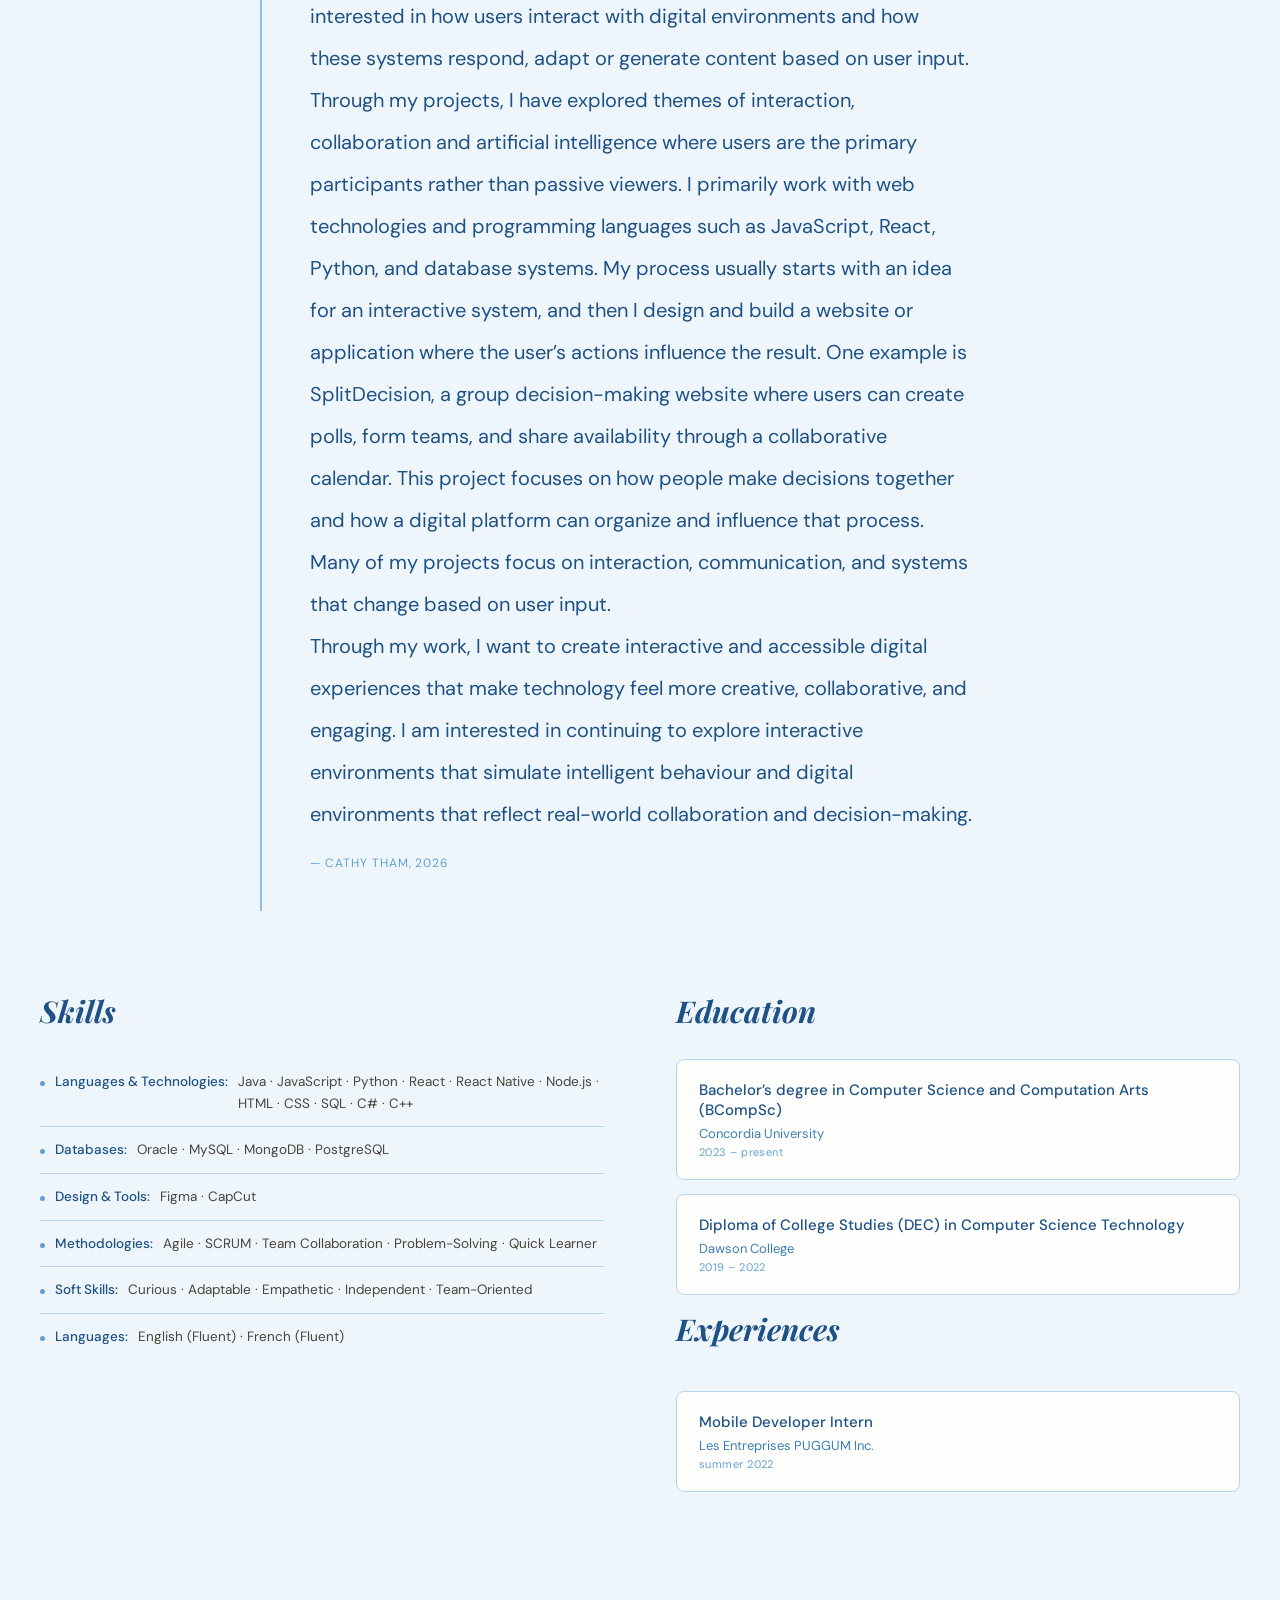
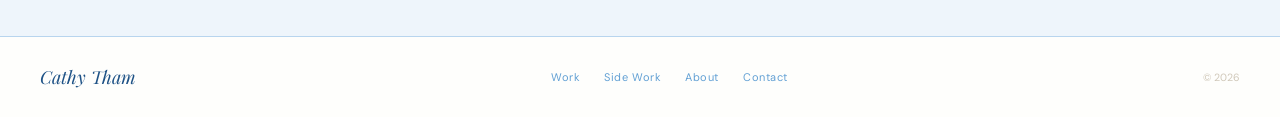
==== commit 24c7ec6c: "add scripts in folder script" ====
--- a/about.html
+++ b/about.html
@@ -98,7 +98,7 @@
         <!-- buttons -->
         <div class="hero-actions">
 
-          <a class="btn-primary" href="./cv/cathyTham_CV.pdf" download="Cathy-Tham-CV.pdf" aria-label="Download CV">
+          <a class="btn-primary" href="./cv/cathyTham_CV.pdf" target="_blank" aria-label="Download CV">
             <svg viewBox="0 0 24 24">
               <path d="M12 15V3m0 12l-4-4m4 4l4-4M2 17l.621 2.485A2 2 0 004.561 21h14.878a2 2 0 001.94-1.515L22 17" />
             </svg>
@@ -197,8 +197,8 @@
   <!-- ── FOOTER ── -->
   <div id="global-footer"></div>
 
-  <script src="script.js"></script>
-  <script src="menu-overlay.js"></script>
+  <script src="script/script.js"></script>
+  <script src="script/menu-overlay.js"></script>
 </body>
 
 </html>
--- a/styles/menu-overlay.css
+++ b/styles/menu-overlay.css
@@ -1,19 +1,49 @@
+/* ── MENU BACKDROP ── */
+.menu-backdrop {
+  position: fixed;
+  inset: 0;
+  background: rgba(30, 82, 134, 0.25);
+  backdrop-filter: blur(4px);
+  z-index: 499;
+  opacity: 0;
+  pointer-events: none;
+  transition: opacity .5s cubic-bezier(0.16, 1, 0.3, 1);
+}
+.menu-backdrop.open {
+  opacity: 1;
+  pointer-events: auto;
+}
+
 /* ── MENU OVERLAY ── */
-.menu-overlay{
-  position:fixed;inset:0;
-  z-index:500;display:flex;flex-direction:column;
-  justify-content:center;align-items:flex-start;
-  padding:48px 72px;
-  opacity:0;pointer-events:none;
-  transition:opacity .4s ease;
-  overflow:hidden;
-  background:
-    radial-gradient(ellipse 80% 70% at 15% 30%, #D4EAF7 0%, transparent 55%),
-    radial-gradient(ellipse 60% 60% at 85% 75%, #B8D5EE 0%, transparent 50%),
-    radial-gradient(ellipse 50% 50% at 50% 50%, #EEF5FB 0%, transparent 70%),
-    #E8F3FA;
+.menu-overlay {
+  position: fixed;
+  top: 24px;
+  right: 24px;
+  bottom: auto;
+  width: clamp(320px, 35vw, 420px);
+  max-width: calc(100vw - 48px);
+  z-index: 500;
+  display: flex;
+  flex-direction: column;
+  justify-content: flex-start;
+  align-items: flex-start;
+  padding: 48px 48px 32px 48px;
+  opacity: 0;
+  pointer-events: none;
+  transform: translateX(120%) translateY(-20px);
+  border-radius: 24px;
+  transition: transform .6s cubic-bezier(0.16, 1, 0.3, 1), opacity .6s ease;
+  overflow: hidden;
+  box-shadow: -15px 15px 40px rgba(30, 82, 134, 0.15), 0 0 0 1px rgba(255, 255, 255, 0.4) inset;
+  background: linear-gradient(135deg, rgba(240, 248, 255, 0.75) 0%, rgba(228, 241, 250, 0.85) 100%);
+  backdrop-filter: blur(24px) saturate(1.2);
+  border: 1px solid rgba(255, 255, 255, 0.6);
 }
-.menu-overlay.open{opacity:1;pointer-events:auto;}
+.menu-overlay.open {
+  opacity: 1;
+  pointer-events: auto;
+  transform: translateX(0) translateY(0);
+}
 
 .menu-overlay::before{
   content:'';
@@ -21,8 +51,8 @@
   width: clamp(650px, 75vw, 1100px);
   height: clamp(650px, 75vw, 1100px);
   border-radius:60% 40% 55% 45% / 45% 55% 40% 60%;
-  background:rgba(184,213,238,.35);
-  right: -10vw;top:50%;transform:translateY(-50%);
+  background: radial-gradient(circle, rgba(184,213,238,0.4) 0%, rgba(184,213,238,0) 70%);
+  right: -20vw;top:50%;transform:translateY(-50%);
   pointer-events:none;
   animation:menuBlob 10s ease-in-out infinite;
 }
@@ -32,44 +62,55 @@
 }
 
 .menu-close{
-  position:absolute;top:32px;right:48px;
+  position:absolute;top:24px;right:24px;
   display:flex;align-items:center;gap:8px;
   font-family:var(--sans);font-size:11px;letter-spacing:.14em;text-transform:uppercase;
   color:var(--b600);background:transparent;
   border:1px solid var(--b300);border-radius:99px;
   padding:8px 20px;cursor:none;
-  transition:color .15s,border-color .15s,background .15s;
+  transition:color .2s,border-color .2s,background .2s, transform .2s cubic-bezier(.16,1,.3,1);
 }
-.menu-close:hover{color:var(--b800);border-color:var(--b600);background:var(--b100);}
-.menu-close svg{width:12px;height:12px;stroke:currentColor;fill:none;stroke-width:1.5;stroke-linecap:round;}
+.menu-close:hover{color:var(--b800);border-color:var(--b600);background:var(--b100); transform: scale(1.05);}
+.menu-close svg{width:12px;height:12px;stroke:currentColor;fill:none;stroke-width:1.5;stroke-linecap:round; transition: transform 0.3s ease;}
+.menu-close:hover svg{transform: rotate(90deg);}
 
 .menu-eyebrow{
   font-size:10px;letter-spacing:.18em;text-transform:uppercase;
-  color:var(--b400);font-weight:500;margin-bottom:20px;
+  color:var(--b400);font-weight:500;margin-bottom:24px;
   display:flex;align-items:center;gap:10px;
+  opacity:0;transform:translateX(15px);
+  transition:opacity .4s ease,transform .4s cubic-bezier(.16,1,.3,1);
 }
+.menu-overlay.open .menu-eyebrow {opacity:1;transform:translateX(0);transition-delay:0.1s;}
 .menu-eyebrow::before{
-  content:'';width:20px;height:1px;background:var(--b400);flex-shrink:0;
+  content:'';width:24px;height:1px;background:var(--b400);flex-shrink:0;
 }
 
 .menu-nav{display:flex;flex-direction:column;gap:0;text-align:left;position:relative;z-index:1;}
 .menu-link{
   font-family:var(--serif);font-style:italic;font-weight:700;
-  font-size:clamp(48px,8vw,96px);
+  font-size:clamp(40px, 4.5vw, 64px);
   color:var(--b800);text-decoration:none;
   line-height:1.0;
   display:flex;align-items:baseline;gap:.2em;
   cursor:none;position:relative;
-  transition:color .2s,padding-left .25s cubic-bezier(.16,1,.3,1);
-  padding:5px 0;
+  opacity:0;transform:translateX(20px);
+  transition:opacity .4s ease,transform .4s cubic-bezier(.16,1,.3,1),color .2s,padding-left .3s cubic-bezier(.16,1,.3,1);
+  padding:8px 0;
 }
+.menu-overlay.open .menu-link{opacity:1;transform:translateX(0);}
+.menu-overlay.open .menu-link:nth-child(2){transition-delay:0.15s;}
+.menu-overlay.open .menu-link:nth-child(3){transition-delay:0.2s;}
+.menu-overlay.open .menu-link:nth-child(4){transition-delay:0.25s;}
+.menu-overlay.open .menu-link:nth-child(5){transition-delay:0.3s;}
+
 .menu-link::after{
-  content:'';position:absolute;left:0;bottom:3px;
+  content:'';position:absolute;left:0;bottom:6px;
   height:1.5px;width:0;background:var(--b400);
   transition:width .3s cubic-bezier(.16,1,.3,1);
 }
-.menu-link:hover{color:var(--b600);padding-left:8px;}
-.menu-link:hover::after{width:40px;}
+.menu-link:hover{color:var(--b600);padding-left:12px;}
+.menu-link:hover::after{width:48px;}
 .menu-link span{
   font-family:var(--sans);font-style:normal;
   font-weight:300;font-size:12px;
@@ -86,11 +127,16 @@
 .menu-link:hover .menu-link-arrow{opacity:1;transform:translateX(0);}
 
 .menu-footer{
-  position:absolute;bottom:40px;left:72px;right:72px;
+  position:relative;
+  width:100%;
+  margin-top:40px;
   display:flex;align-items:center;justify-content:space-between;
-  border-top:0.5px solid var(--b200);padding-top:20px;
+  border-top:0.5px solid rgba(30, 82, 134, 0.15);padding-top:24px;
   z-index:1;
+  opacity:0;transform:translateY(10px);
+  transition:opacity .4s ease,transform .4s cubic-bezier(.16,1,.3,1);
 }
+.menu-overlay.open .menu-footer{opacity:1;transform:translateY(0);transition-delay:0.4s;}
 .menu-social{display:flex;gap:28px;}
 .menu-social-link{
   font-size:11px;letter-spacing:.08em;color:var(--b600);
@@ -107,11 +153,22 @@
 
 /* Responsive */
 @media(max-width:900px){
-  .menu-overlay{ padding:32px 28px; }
+  .menu-overlay { 
+    top: 16px; right: 16px; 
+    width: clamp(280px, 45vw, 400px); 
+    padding: 40px 32px 32px; 
+  }
+  .menu-close { top: 20px; right: 20px; }
   .menu-overlay::before { right: -25vw; }
 }
 @media(max-width:600px){
-  .menu-overlay{ padding:20px 16px; }
+  .menu-overlay { 
+    top: 12px; right: 12px; 
+    width: calc(100vw - 24px); 
+    padding: 32px 24px 24px; 
+  }
+  .menu-close { top: 16px; right: 16px; }
+  .menu-footer { margin-top: 32px; flex-direction: column; align-items: flex-start; gap: 16px; }
   .menu-overlay::before { 
     width: 140vw; height: 140vw; 
     right: -45vw; top: 45%; 
--- a/styles/about.css
+++ b/styles/about.css
@@ -1,173 +1,303 @@
 /* ── NAV ── */
-nav{
-  position:fixed;top:0;left:0;right:0;z-index:200;
-  display:flex;justify-content:space-between;align-items:center;
-  padding:24px 40px;pointer-events:none;
-}
-.nav-logo{
-  font-family:var(--serif);font-style:italic;font-weight:700;
-  font-size:17px;color:var(--b800);text-decoration:none;
-  pointer-events:auto;cursor:none;
-  opacity:0;animation:fadeUp .8s ease .1s forwards;
-}
-.menu-btn{
-  display:flex;align-items:center;gap:10px;
-  font-family:var(--sans);font-size:14px;font-weight:400;
-  letter-spacing:.01em;color:var(--b800);
-  background:transparent;border:none;
-  cursor:none;pointer-events:auto;
-  opacity:0;animation:fadeUp .8s ease .2s forwards;
-}
-.menu-btn svg{width:20px;height:20px;stroke:currentColor;fill:none;stroke-width:1.5;stroke-linecap:round;}
+nav {
+  position: fixed;
+  top: 0;
+  left: 0;
+  right: 0;
+  z-index: 200;
+  display: flex;
+  justify-content: space-between;
+  align-items: center;
+  padding: 24px 40px;
+  pointer-events: none;
+}
+
+.nav-logo {
+  font-family: var(--serif);
+  font-style: italic;
+  font-weight: 700;
+  font-size: 17px;
+  color: var(--b800);
+  text-decoration: none;
+  pointer-events: auto;
+  cursor: none;
+  opacity: 0;
+  animation: fadeUp .8s ease .1s forwards;
+}
+
+.menu-btn {
+  display: flex;
+  align-items: center;
+  gap: 10px;
+  font-family: var(--sans);
+  font-size: 14px;
+  font-weight: 400;
+  letter-spacing: .01em;
+  color: var(--b800);
+  background: transparent;
+  border: none;
+  cursor: none;
+  pointer-events: auto;
+  opacity: 0;
+  animation: fadeUp .8s ease .2s forwards;
+}
+
+.menu-btn svg {
+  width: 20px;
+  height: 20px;
+  stroke: currentColor;
+  fill: none;
+  stroke-width: 1.5;
+  stroke-linecap: round;
+}
 
 /* ═══════════════════════════════════════
    HERO — full-viewport intro
 ═══════════════════════════════════════ */
-.hero{
-  position:relative;
-  min-height:100vh;
-  display:flex;
-  align-items:center;
-  overflow:hidden;
-  padding:0;
-}
+.hero {
+  position: relative;
+  min-height: 100vh;
+  display: flex;
+  align-items: center;
+  overflow: hidden;
+  padding: 0;
+}
+
 .hero::after {
   content: '';
   position: absolute;
-  bottom: 0; left: 0; right: 0;
+  bottom: 0;
+  left: 0;
+  right: 0;
   height: 25vh;
   background: linear-gradient(to bottom, transparent 0%, var(--b50) 100%);
   pointer-events: none;
   z-index: 2;
 }
-.hero-inner{
-  position:relative;z-index:5;
-  width:100%;max-width:1100px;
-  margin:0 auto;
-  padding:120px 40px 80px;
-  display:grid;
-  grid-template-columns:1fr 1fr;
-  align-items:center;
-  gap:24px;
+
+.hero-inner {
+  position: relative;
+  z-index: 5;
+  width: 100%;
+  max-width: 1100px;
+  margin: 0 auto;
+  padding: 120px 40px 80px;
+  display: grid;
+  grid-template-columns: 1fr 1fr;
+  align-items: center;
+  gap: 24px;
 }
 
 /* animated background mesh */
-.hero-bg{
-  position:absolute;inset:0;z-index:0;
+.hero-bg {
+  position: absolute;
+  inset: 0;
+  z-index: 0;
   background:
     radial-gradient(ellipse 70% 80% at 20% 50%, #D4EAF7 0%, transparent 60%),
     radial-gradient(ellipse 60% 60% at 80% 30%, #C0DCED 0%, transparent 55%),
     radial-gradient(ellipse 50% 50% at 60% 80%, #B8D5EE 0%, transparent 50%),
     #EBF4FA;
-  animation:bgShift 14s ease-in-out infinite alternate;
-}
-@keyframes bgShift{
-  0%{filter:hue-rotate(0deg) brightness(1);}
-  100%{filter:hue-rotate(6deg) brightness(1.02);}
+  animation: bgShift 14s ease-in-out infinite alternate;
+}
+
+@keyframes bgShift {
+  0% {
+    filter: hue-rotate(0deg) brightness(1);
+  }
+
+  100% {
+    filter: hue-rotate(6deg) brightness(1.02);
+  }
 }
 
 /* subtle grid lines */
-.hero-grid{
-  position:absolute;inset:0;z-index:1;
-  display:grid;grid-template-columns:repeat(12,1fr);
-  pointer-events:none;
-}
-.hero-grid-col{border-right:0.5px solid rgba(30,82,134,.05);}
-.hero-grid-col:first-child{border-left:0.5px solid rgba(30,82,134,.05);}
+.hero-grid {
+  position: absolute;
+  inset: 0;
+  z-index: 1;
+  display: grid;
+  grid-template-columns: repeat(12, 1fr);
+  pointer-events: none;
+}
+
+.hero-grid-col {
+  border-right: 0.5px solid rgba(30, 82, 134, .05);
+}
+
+.hero-grid-col:first-child {
+  border-left: 0.5px solid rgba(30, 82, 134, .05);
+}
 
 /* ── LEFT: text ── */
-.hero-text{
-  position:relative;z-index:5;
-  opacity:0;animation:fadeUp .9s ease .4s forwards;
-  display:flex;flex-direction:column;justify-content:center;
-}
-
-.hero-eyebrow{
-  display:flex;align-items:center;gap:12px;
-  font-size:11px;letter-spacing:.14em;text-transform:uppercase;
-  color:var(--b400);font-weight:500;margin-bottom:20px;
-}
-.hero-eyebrow::before{
-  content:'';width:24px;height:1px;background:var(--b400);flex-shrink:0;
-}
-
-.hero-name{
-  font-family:var(--serif);font-style:italic;font-weight:700;
-  font-size:clamp(52px,7vw,88px);
-  color:var(--b800);line-height:.92;
-  margin-bottom:10px;
-}
-
-.hero-title-line{
-  font-family:var(--sans);font-weight:300;
-  font-size:clamp(14px,1.6vw,18px);
-  color:var(--b600);letter-spacing:.06em;
-  margin-bottom:32px;
-}
-
-.hero-bio{
-  font-size:14px;line-height:1.8;color:var(--cr800);
-  max-width:460px;margin-bottom:40px;
-  letter-spacing:.2px;
+.hero-text {
+  position: relative;
+  z-index: 5;
+  opacity: 0;
+  animation: fadeUp .9s ease .4s forwards;
+  display: flex;
+  flex-direction: column;
+  justify-content: center;
+}
+
+.hero-eyebrow {
+  display: flex;
+  align-items: center;
+  gap: 12px;
+  font-size: 11px;
+  letter-spacing: .14em;
+  text-transform: uppercase;
+  color: var(--b400);
+  font-weight: 500;
+  margin-bottom: 20px;
+}
+
+.hero-eyebrow::before {
+  content: '';
+  width: 24px;
+  height: 1px;
+  background: var(--b400);
+  flex-shrink: 0;
+}
+
+.hero-name {
+  font-family: var(--serif);
+  font-style: italic;
+  font-weight: 700;
+  font-size: clamp(52px, 7vw, 88px);
+  color: var(--b800);
+  line-height: .92;
+  margin-bottom: 10px;
+}
+
+.hero-title-line {
+  font-family: var(--sans);
+  font-weight: 300;
+  font-size: clamp(14px, 1.6vw, 18px);
+  color: var(--b600);
+  letter-spacing: .06em;
+  margin-bottom: 32px;
+}
+
+.hero-bio {
+  font-size: 14px;
+  line-height: 2.1;
+  color: var(--cr800);
+  max-width: 460px;
+  margin-bottom: 40px;
+  letter-spacing: .2px;
 }
 
 /* ── CTA buttons ── */
-.hero-actions{
-  display:flex;align-items:center;gap:14px;flex-wrap:wrap;
-}
-
-.btn-primary{
-  display:inline-flex;align-items:center;gap:9px;
-  font-family:var(--sans);font-size:13px;font-weight:500;
-  letter-spacing:.04em;
-  background:var(--b800);color:var(--cr50);
-  border:1.5px solid var(--b800);border-radius:99px;
-  padding:13px 28px;text-decoration:none;cursor:none;
-  transition:background .2s,color .2s,transform .2s;
-}
-.btn-primary:hover{background:var(--b600);border-color:var(--b600);transform:translateY(-2px);}
-.btn-primary svg{width:14px;height:14px;stroke:currentColor;fill:none;stroke-width:2;stroke-linecap:round;stroke-linejoin:round;flex-shrink:0;}
-
-.btn-secondary{
-  display:inline-flex;align-items:center;gap:9px;
-  font-family:var(--sans);font-size:13px;font-weight:500;
-  letter-spacing:.04em;
-  background:transparent;color:var(--b800);
-  border:1.5px solid var(--b800);border-radius:99px;
-  padding:13px 28px;text-decoration:none;cursor:none;
-  transition:background .2s,color .2s,transform .2s;
-}
-.btn-secondary:hover{background:var(--b800);color:var(--cr50);transform:translateY(-2px);}
-.btn-secondary svg{width:14px;height:14px;stroke:currentColor;fill:none;stroke-width:2;stroke-linecap:round;stroke-linejoin:round;flex-shrink:0;}
+.hero-actions {
+  display: flex;
+  align-items: center;
+  gap: 14px;
+  flex-wrap: wrap;
+}
+
+.btn-primary {
+  display: inline-flex;
+  align-items: center;
+  gap: 9px;
+  font-family: var(--sans);
+  font-size: 13px;
+  font-weight: 500;
+  letter-spacing: .04em;
+  background: var(--b800);
+  color: var(--cr50);
+  border: 1.5px solid var(--b800);
+  border-radius: 99px;
+  padding: 13px 28px;
+  text-decoration: none;
+  cursor: none;
+  transition: background .2s, color .2s, transform .2s;
+}
+
+.btn-primary:hover {
+  background: var(--b600);
+  border-color: var(--b600);
+  transform: translateY(-2px);
+}
+
+.btn-primary svg {
+  width: 14px;
+  height: 14px;
+  stroke: currentColor;
+  fill: none;
+  stroke-width: 2;
+  stroke-linecap: round;
+  stroke-linejoin: round;
+  flex-shrink: 0;
+}
+
+.btn-secondary {
+  display: inline-flex;
+  align-items: center;
+  gap: 9px;
+  font-family: var(--sans);
+  font-size: 13px;
+  font-weight: 500;
+  letter-spacing: .04em;
+  background: transparent;
+  color: var(--b800);
+  border: 1.5px solid var(--b800);
+  border-radius: 99px;
+  padding: 13px 28px;
+  text-decoration: none;
+  cursor: none;
+  transition: background .2s, color .2s, transform .2s;
+}
+
+.btn-secondary:hover {
+  background: var(--b800);
+  color: var(--cr50);
+  transform: translateY(-2px);
+}
+
+.btn-secondary svg {
+  width: 14px;
+  height: 14px;
+  stroke: currentColor;
+  fill: none;
+  stroke-width: 2;
+  stroke-linecap: round;
+  stroke-linejoin: round;
+  flex-shrink: 0;
+}
 
 /* ── LEFT: photo ── */
-.hero-photo-wrap{
-  position:relative;z-index:5;
-  opacity:0;animation:fadeUp .9s ease .6s forwards;
-  display:flex;justify-content:flex-start;
-  align-items:flex-start;
+.hero-photo-wrap {
+  position: relative;
+  z-index: 5;
+  opacity: 0;
+  animation: fadeUp .9s ease .6s forwards;
+  display: flex;
+  justify-content: flex-start;
+  align-items: flex-start;
 }
 
 /* decorative blob ring behind the photo */
-.hero-photo-wrap::before{
-  content:'';
-  position:absolute;
-  width:calc(clamp(240px,28vw,380px) + 24px);
-  height:calc(clamp(240px,28vw,380px) * 1.18 + 24px);
-  background:transparent;
-  border:1.5px solid var(--b300);
+.hero-photo-wrap::before {
+  content: '';
+  position: absolute;
+  width: calc(clamp(240px, 28vw, 380px) + 24px);
+  height: calc(clamp(240px, 28vw, 380px) * 1.18 + 24px);
+  background: transparent;
+  border: 1.5px solid var(--b300);
   border-radius: 55% 45% 60% 40% / 40% 55% 45% 60%;
-  top:50%; left:50%;
-  transform:translate(-48%, -50%) rotate(-8deg);
-  z-index:0;
+  top: 50%;
+  left: 50%;
+  transform: translate(-48%, -50%) rotate(-8deg);
+  z-index: 0;
 }
 
 /* the photo frame */
-.photo-frame{
-  position:relative;
-  width:clamp(240px,28vw,380px);
-  aspect-ratio:5/6;
-  z-index:1;
+.photo-frame {
+  position: relative;
+  width: clamp(240px, 28vw, 380px);
+  aspect-ratio: 5/6;
+  z-index: 1;
 }
 
 /* asymmetric blob — smooth organic oval, no hard corners */
@@ -179,245 +309,480 @@
 }
 
 /* the actual image or placeholder */
-.photo-img{
-  position:relative;z-index:1;
-  width:100%;height:100%;
-  object-fit:cover;
-  display:block;
+.photo-img {
+  position: relative;
+  z-index: 1;
+  width: 100%;
+  height: 100%;
+  object-fit: cover;
+  display: block;
 }
 
 /* placeholder shown when no real photo is supplied */
-.photo-placeholder{
-  position:relative;z-index:1;
-  width:100%;height:100%;
-  background:var(--b100);
-  border:none;
-  display:flex;flex-direction:column;
-  align-items:center;justify-content:center;
-  gap:14px;
-  color:var(--b400);
-}
-.photo-placeholder svg{
-  width:40px;height:40px;
-  stroke:var(--b300);fill:none;stroke-width:1;stroke-linecap:round;
-  opacity:.7;
-}
-.photo-placeholder-label{
-  font-size:10px;letter-spacing:.12em;text-transform:uppercase;
-  color:var(--b300);text-align:center;line-height:1.7;
+.photo-placeholder {
+  position: relative;
+  z-index: 1;
+  width: 100%;
+  height: 100%;
+  background: var(--b100);
+  border: none;
+  display: flex;
+  flex-direction: column;
+  align-items: center;
+  justify-content: center;
+  gap: 14px;
+  color: var(--b400);
+}
+
+.photo-placeholder svg {
+  width: 40px;
+  height: 40px;
+  stroke: var(--b300);
+  fill: none;
+  stroke-width: 1;
+  stroke-linecap: round;
+  opacity: .7;
+}
+
+.photo-placeholder-label {
+  font-size: 10px;
+  letter-spacing: .12em;
+  text-transform: uppercase;
+  color: var(--b300);
+  text-align: center;
+  line-height: 1.7;
 }
 
 /* floating "available" badge — sits bottom-right of the blob */
-.photo-tag{
-  position:absolute;
-  bottom:4%;right:-8%;
-  z-index:2;
-  background:var(--cr50);
-  border:0.5px solid var(--b200);
-  border-radius:6px;
-  padding:10px 16px;
-  display:flex;align-items:center;gap:8px;
-  box-shadow:0 4px 20px rgba(30,82,134,.10);
-}
-.photo-tag-dot{width:7px;height:7px;border-radius:50%;background:#52CFA0;animation:pulse 2.5s ease-in-out infinite;flex-shrink:0;}
-.photo-tag-text{font-size:11px;letter-spacing:.06em;color:var(--b800);white-space:nowrap;}
-
-.about-sec{
-  padding:80px 40px 64px;
-  position:relative;z-index:10;
-  background:var(--b50);
-}
-
-.sec-header{
-  display:flex;justify-content:space-between;align-items:baseline;
-  margin-bottom:52px;
-  border-top:0.5px solid var(--b200);padding-top:20px;
-}
-.sec-eye{font-size:10px;letter-spacing:.14em;text-transform:uppercase;color:var(--b400);font-weight:500;}
-.sec-title{
-  font-family:var(--serif);font-style:italic;
-  font-size:clamp(28px,4vw,40px);color:var(--b800);font-weight:700;
+.photo-tag {
+  position: absolute;
+  bottom: 4%;
+  right: -8%;
+  z-index: 2;
+  background: var(--cr50);
+  border: 0.5px solid var(--b200);
+  border-radius: 6px;
+  padding: 10px 16px;
+  display: flex;
+  align-items: center;
+  gap: 8px;
+  box-shadow: 0 4px 20px rgba(30, 82, 134, .10);
+}
+
+.photo-tag-dot {
+  width: 7px;
+  height: 7px;
+  border-radius: 50%;
+  background: #52CFA0;
+  animation: pulse 2.5s ease-in-out infinite;
+  flex-shrink: 0;
+}
+
+.photo-tag-text {
+  font-size: 11px;
+  letter-spacing: .06em;
+  color: var(--b800);
+  white-space: nowrap;
+}
+
+.about-sec {
+  padding: 80px 40px 64px;
+  position: relative;
+  z-index: 10;
+  background: var(--b50);
+}
+
+.sec-header {
+  display: flex;
+  justify-content: space-between;
+  align-items: baseline;
+  margin-bottom: 52px;
+  border-top: 0.5px solid var(--b200);
+  padding-top: 20px;
+}
+
+.sec-eye {
+  font-size: 10px;
+  letter-spacing: .14em;
+  text-transform: uppercase;
+  color: var(--b400);
+  font-weight: 500;
+}
+
+.sec-title {
+  font-family: var(--serif);
+  font-style: italic;
+  font-size: clamp(28px, 4vw, 40px);
+  color: var(--b800);
+  font-weight: 700;
 }
 
 /* artist statement pull-quote */
-.artist-statement{
-  max-width:760px;
-  margin:0 auto 80px;
-  padding:40px 48px;
-  border-left:2px solid var(--b300);
-  background:var(--b50);
-}
-.statement-text{
-  font-family:var(--serif);font-style:italic;font-weight:400;
-  font-size:clamp(16px,2vw,20px);line-height:1.75;
-  color:var(--b800);margin-bottom:20px;
-}
-.statement-attribution{
-  font-size:12px;letter-spacing:.08em;text-transform:uppercase;
-  color:var(--b400);
+.artist-statement {
+  max-width: 760px;
+  margin: 0 auto 80px;
+  padding: 40px 48px;
+  border-left: 2px solid var(--b300);
+  background: var(--b50);
+}
+
+.statement-text {
+  font-family: var(--sans);
+  font-style: normal;
+  font-weight: 400;
+  font-size: clamp(16px, 2vw, 20px);
+  line-height: 2.1;
+  color: var(--b800);
+  margin-bottom: 20px;
+}
+
+.statement-attribution {
+  font-size: 12px;
+  letter-spacing: .08em;
+  text-transform: uppercase;
+  color: var(--b400);
 }
 
 /* two-col grid */
-.about-content{
-  display:grid;grid-template-columns:1fr 1fr;gap:72px;
-  margin-bottom:80px;
+.about-content {
+  display: grid;
+  grid-template-columns: 1fr 1fr;
+  gap: 72px;
+  margin-bottom: 80px;
 }
 
 .skills-section h3,
-.education-section h3{
-  font-family:var(--serif);font-style:italic;font-weight:700;
-  font-size:clamp(22px,2.8vw,30px);color:var(--b800);
-  margin-bottom:28px;
-}
-.skills-plain{display:flex;flex-direction:column;}
-.skill-item{
-  font-size:13.5px;color:var(--cr800);
-  display:flex;align-items:baseline;gap:10px;
-  padding:12px 0;border-bottom:0.5px solid var(--b200);
-  line-height:1.6;
-}
-.skill-item:last-child{border-bottom:none;}
-.skill-item strong{color:var(--b800);font-weight:500;white-space:nowrap;flex-shrink:0;}
-.skill-dot{width:5px;height:5px;border-radius:50%;background:var(--b400);flex-shrink:0;margin-top:5px;}
-
-.education-list{display:flex;flex-direction:column;gap:14px;}
-.education-item{
-  padding:20px 22px;
-  border:0.5px solid var(--b200);border-radius:8px;
-  background:var(--cr50);
-  transition:border-color .2s,box-shadow .2s;
-}
-.education-item:hover{border-color:var(--b400);box-shadow:0 8px 24px rgba(30,82,134,.07);}
-.edu-title{font-size:15px;font-weight:500;color:var(--b800);margin-bottom:5px;}
-.edu-institution{font-size:13px;color:var(--b600);margin-bottom:3px;}
-.edu-year{font-size:11px;color:var(--b400);letter-spacing:.04em;}
+.education-section h3 {
+  font-family: var(--serif);
+  font-style: italic;
+  font-weight: 700;
+  font-size: clamp(22px, 2.8vw, 30px);
+  color: var(--b800);
+  margin-bottom: 28px;
+}
+
+.skills-plain {
+  display: flex;
+  flex-direction: column;
+}
+
+.skill-item {
+  font-size: 13.5px;
+  color: var(--cr800);
+  display: flex;
+  align-items: baseline;
+  gap: 10px;
+  padding: 12px 0;
+  border-bottom: 0.5px solid var(--b200);
+  line-height: 1.6;
+}
+
+.skill-item:last-child {
+  border-bottom: none;
+}
+
+.skill-item strong {
+  color: var(--b800);
+  font-weight: 500;
+  white-space: nowrap;
+  flex-shrink: 0;
+}
+
+.skill-dot {
+  width: 5px;
+  height: 5px;
+  border-radius: 50%;
+  background: var(--b400);
+  flex-shrink: 0;
+  margin-top: 5px;
+}
+
+.education-list {
+  display: flex;
+  flex-direction: column;
+  gap: 14px;
+}
+
+.education-item {
+  padding: 20px 22px;
+  border: 0.5px solid var(--b200);
+  border-radius: 8px;
+  background: var(--cr50);
+  transition: border-color .2s, box-shadow .2s;
+}
+
+.education-item:hover {
+  border-color: var(--b400);
+  box-shadow: 0 8px 24px rgba(30, 82, 134, .07);
+}
+
+.edu-title {
+  font-size: 15px;
+  font-weight: 500;
+  color: var(--b800);
+  margin-bottom: 5px;
+}
+
+.edu-institution {
+  font-size: 13px;
+  color: var(--b600);
+  margin-bottom: 3px;
+}
+
+.edu-year {
+  font-size: 11px;
+  color: var(--b400);
+  letter-spacing: .04em;
+}
 
 /* ── KEYFRAMES ── */
-@keyframes fadeUp{
-  from{opacity:0;transform:translateY(16px);}
-  to{opacity:1;transform:translateY(0);}
-}
-@keyframes pulse{
-  0%,100%{opacity:1;transform:scale(1);}
-  50%{opacity:.4;transform:scale(.8);}
+@keyframes fadeUp {
+  from {
+    opacity: 0;
+    transform: translateY(16px);
+  }
+
+  to {
+    opacity: 1;
+    transform: translateY(0);
+  }
+}
+
+@keyframes pulse {
+
+  0%,
+  100% {
+    opacity: 1;
+    transform: scale(1);
+  }
+
+  50% {
+    opacity: .4;
+    transform: scale(.8);
+  }
 }
 
 
 /* ── RESPONSIVE ── */
 
 /* Tablet: 601–900px */
-@media(max-width:900px){
+@media(max-width:900px) {
+
   /* Hero stacks to single column — photo on top, text below */
-  .hero-inner{
-    grid-template-columns:1fr;
-    grid-template-rows:auto auto;
-    gap:40px;
-  }
-  .hero{
-    padding:100px 32px 72px;
-    min-height:auto;
-  }
-  .hero-text{ text-align:center; order:2; }
-  .hero-photo-wrap{ order:1; justify-content:center; align-items:center; }
-  .hero-eyebrow{ justify-content:center; }
-  .hero-bio{ margin-left:auto; margin-right:auto; }
-  .hero-actions{ justify-content:center; }
-  .hero-photo-wrap::before{
-    width:calc(clamp(180px,48vw,300px) + 24px);
-    height:calc(clamp(180px,48vw,300px) * 1.18 + 24px);
-  }
-  .photo-frame{ width:clamp(180px,48vw,300px); }
+  .hero-inner {
+    grid-template-columns: 1fr;
+    grid-template-rows: auto auto;
+    gap: 40px;
+  }
+
+  .hero {
+    padding: 100px 32px 72px;
+    min-height: auto;
+  }
+
+  .hero-text {
+    text-align: center;
+    order: 2;
+  }
+
+  .hero-photo-wrap {
+    order: 1;
+    justify-content: center;
+    align-items: center;
+  }
+
+  .hero-eyebrow {
+    justify-content: center;
+  }
+
+  .hero-bio {
+    margin-left: auto;
+    margin-right: auto;
+  }
+
+  .hero-actions {
+    justify-content: center;
+  }
+
+  .hero-photo-wrap::before {
+    width: calc(clamp(180px, 48vw, 300px) + 24px);
+    height: calc(clamp(180px, 48vw, 300px) * 1.18 + 24px);
+  }
+
+  .photo-frame {
+    width: clamp(180px, 48vw, 300px);
+  }
+
   /* badge re-centres */
-  .photo-tag{
-    bottom:-14px; right:auto; left:50%; transform:translateX(-50%);
+  .photo-tag {
+    bottom: -14px;
+    right: auto;
+    left: 50%;
+    transform: translateX(-50%);
   }
 
   /* About body */
-  .about-content{ grid-template-columns:1fr; gap:48px; }
-  .artist-statement{ margin-bottom:56px; }
+  .about-content {
+    grid-template-columns: 1fr;
+    gap: 48px;
+  }
+
+  .artist-statement {
+    margin-bottom: 56px;
+  }
 }
 
 /* Mobile: ≤600px */
-@media(max-width:600px){
-  nav{ padding:16px 20px; }
-
-  .hero{
-    padding:88px 20px 60px;
-    gap:32px;
-  }
-  .hero-name{
-    font-size:clamp(44px,14vw,64px);
-    line-height:.95;
-  }
-  .hero-title-line{ font-size:14px; margin-bottom:20px; }
-  .hero-bio{ font-size:13.5px; margin-bottom:28px; }
+@media(max-width:600px) {
+  nav {
+    padding: 16px 20px;
+  }
+
+  .hero {
+    padding: 88px 20px 60px;
+    gap: 32px;
+  }
+
+  .hero-name {
+    font-size: clamp(44px, 14vw, 64px);
+    line-height: .95;
+  }
+
+  .hero-title-line {
+    font-size: 14px;
+    margin-bottom: 20px;
+  }
+
+  .hero-bio {
+    font-size: 13.5px;
+    margin-bottom: 28px;
+  }
 
   /* Buttons stack full-width */
-  .hero-actions{
-    flex-direction:column;
-    align-items:stretch;
-    gap:10px;
-  }
+  .hero-actions {
+    flex-direction: column;
+    align-items: stretch;
+    gap: 10px;
+  }
+
   .btn-primary,
-  .btn-secondary{
-    justify-content:center;
-    width:100%;
-    padding:13px 20px;
-    font-size:13px;
-  }
-
-  .photo-frame{ width:clamp(160px,60vw,260px); }
-  .photo-tag{ padding:8px 14px; right:auto; left:50%; transform:translateX(-50%); bottom:-12px; }
-  .photo-tag-text{ font-size:10px; }
+  .btn-secondary {
+    justify-content: center;
+    width: 100%;
+    padding: 13px 20px;
+    font-size: 13px;
+  }
+
+  .photo-frame {
+    width: clamp(160px, 60vw, 260px);
+  }
+
+  .photo-tag {
+    padding: 8px 14px;
+    right: auto;
+    left: 50%;
+    transform: translateX(-50%);
+    bottom: -12px;
+  }
+
+  .photo-tag-text {
+    font-size: 10px;
+  }
 
   /* About section */
-  .about-sec{ padding:48px 20px 40px; }
-  .sec-header{ margin-bottom:36px; }
-  .artist-statement{
-    padding:24px 20px;
-    margin-bottom:40px;
-  }
-  .statement-text{ font-size:15px; }
-  .about-content{ gap:36px; margin-bottom:48px; }
+  .about-sec {
+    padding: 48px 20px 40px;
+  }
+
+  .sec-header {
+    margin-bottom: 36px;
+  }
+
+  .artist-statement {
+    padding: 24px 20px;
+    margin-bottom: 40px;
+  }
+
+  .statement-text {
+    font-size: 15px;
+  }
+
+  .about-content {
+    gap: 36px;
+    margin-bottom: 48px;
+  }
 
   /* Skill rows — allow text to wrap naturally */
-  .skill-item{
-    align-items:flex-start;
-    font-size:13px;
-    padding:12px 0;
-    line-height:1.65;
-  }
-  .skill-dot{ margin-top:6px; }
+  .skill-item {
+    align-items: flex-start;
+    font-size: 13px;
+    padding: 12px 0;
+    line-height: 1.65;
+  }
+
+  .skill-dot {
+    margin-top: 6px;
+  }
 
   /* Education cards */
-  .education-item{ padding:16px 18px; }
-  .edu-title{ font-size:14px; }
+  .education-item {
+    padding: 16px 18px;
+  }
+
+  .edu-title {
+    font-size: 14px;
+  }
 
   /* Footer stacks vertically */
-  footer{
-    padding:20px;
-    flex-direction:column;
-    align-items:flex-start;
-    gap:12px;
-  }
-  .footer-links{ flex-wrap:wrap; gap:14px; }
+  footer {
+    padding: 20px;
+    flex-direction: column;
+    align-items: flex-start;
+    gap: 12px;
+  }
+
+  .footer-links {
+    flex-wrap: wrap;
+    gap: 14px;
+  }
 
   /* Menu overlay compact */
-  .menu-overlay{ padding:32px 28px; }
-  .menu-close{ right:24px; top:20px; }
-  .menu-footer{
-    left:24px; bottom:28px;
-    flex-direction:column;
-    align-items:flex-start;
-    gap:16px;
-  }
-  .menu-social{ flex-wrap:wrap; gap:16px; }
+  .menu-overlay {
+    padding: 32px 28px;
+  }
+
+  .menu-close {
+    right: 24px;
+    top: 20px;
+  }
+
+  .menu-footer {
+    left: 24px;
+    bottom: 28px;
+    flex-direction: column;
+    align-items: flex-start;
+    gap: 16px;
+  }
+
+  .menu-social {
+    flex-wrap: wrap;
+    gap: 16px;
+  }
 }
 
 /* Very small phones: ≤380px */
-@media(max-width:380px){
-  .hero-name{ font-size:clamp(38px,15vw,52px); }
-  .photo-frame{ width:58vw; }
+@media(max-width:380px) {
+  .hero-name {
+    font-size: clamp(38px, 15vw, 52px);
+  }
+
+  .photo-frame {
+    width: 58vw;
+  }
+
   .btn-primary,
-  .btn-secondary{ font-size:12px; padding:11px 16px; }
+  .btn-secondary {
+    font-size: 12px;
+    padding: 11px 16px;
+  }
 }
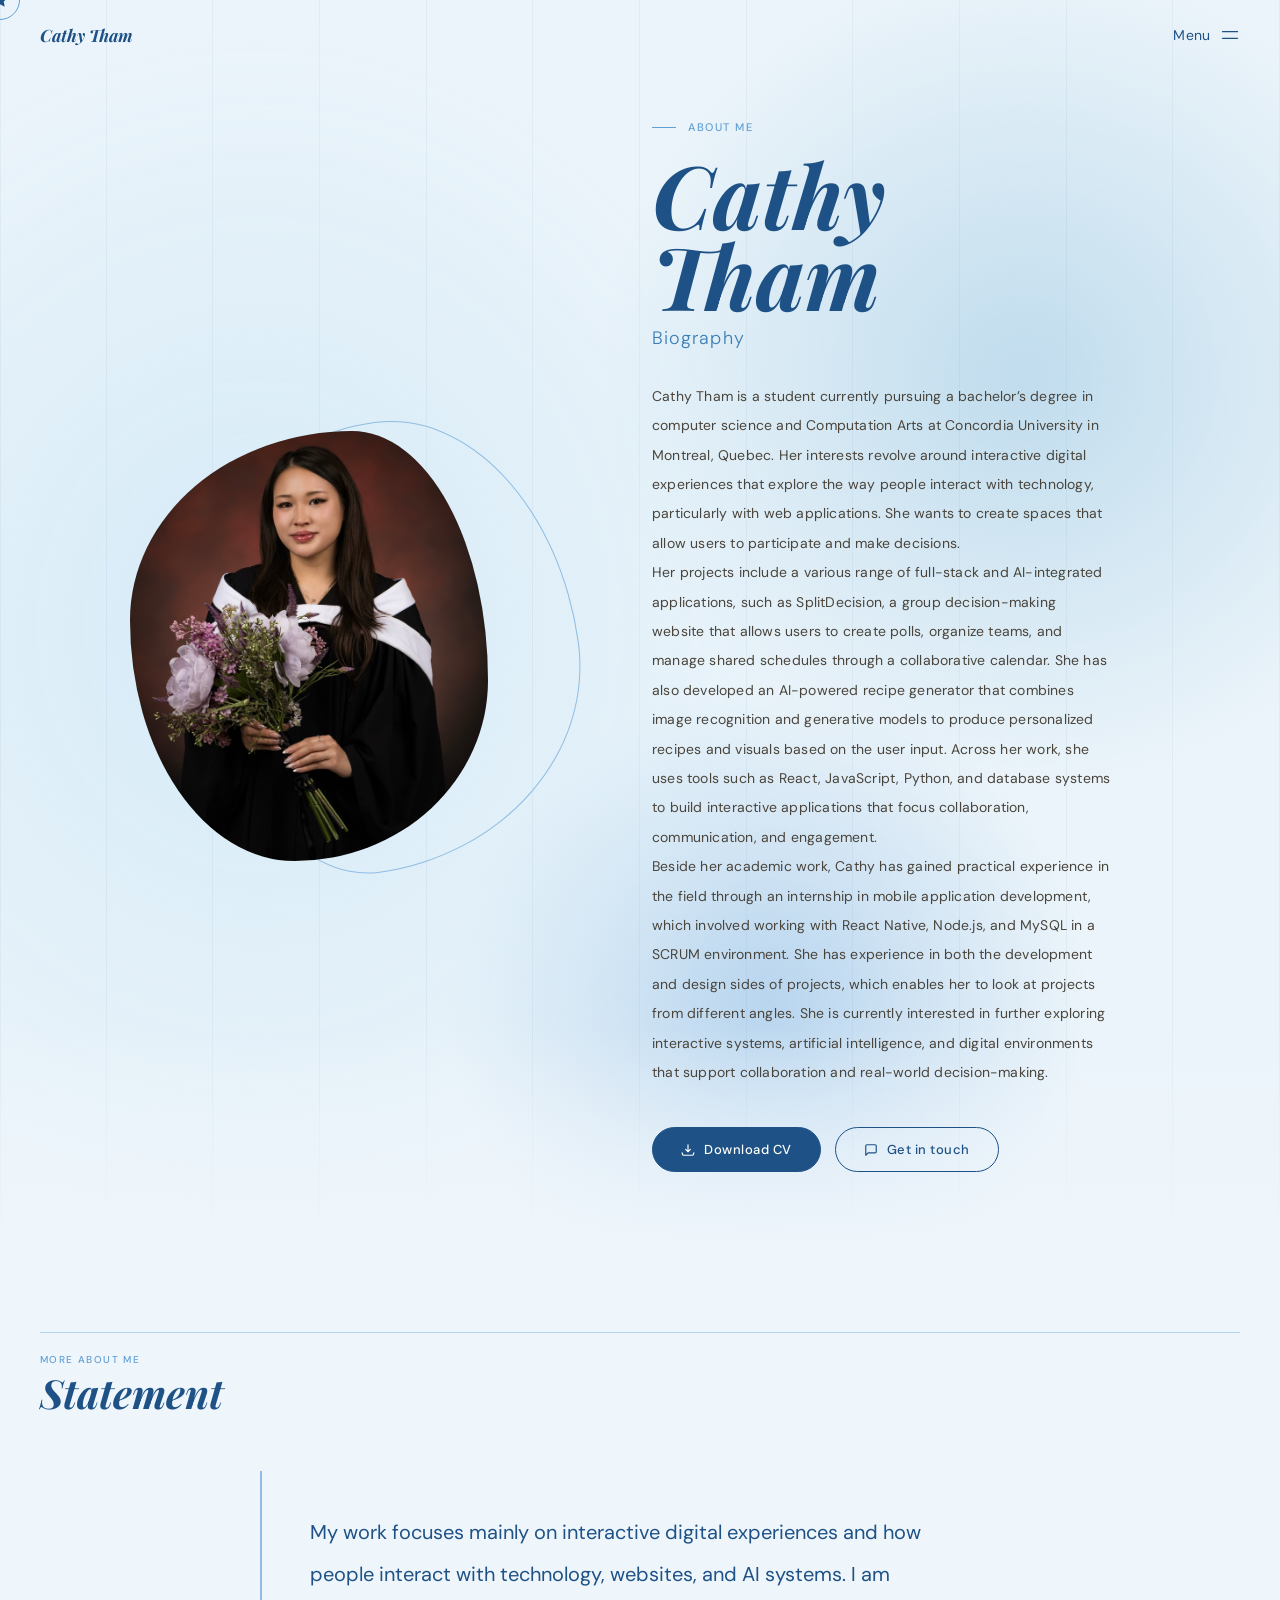
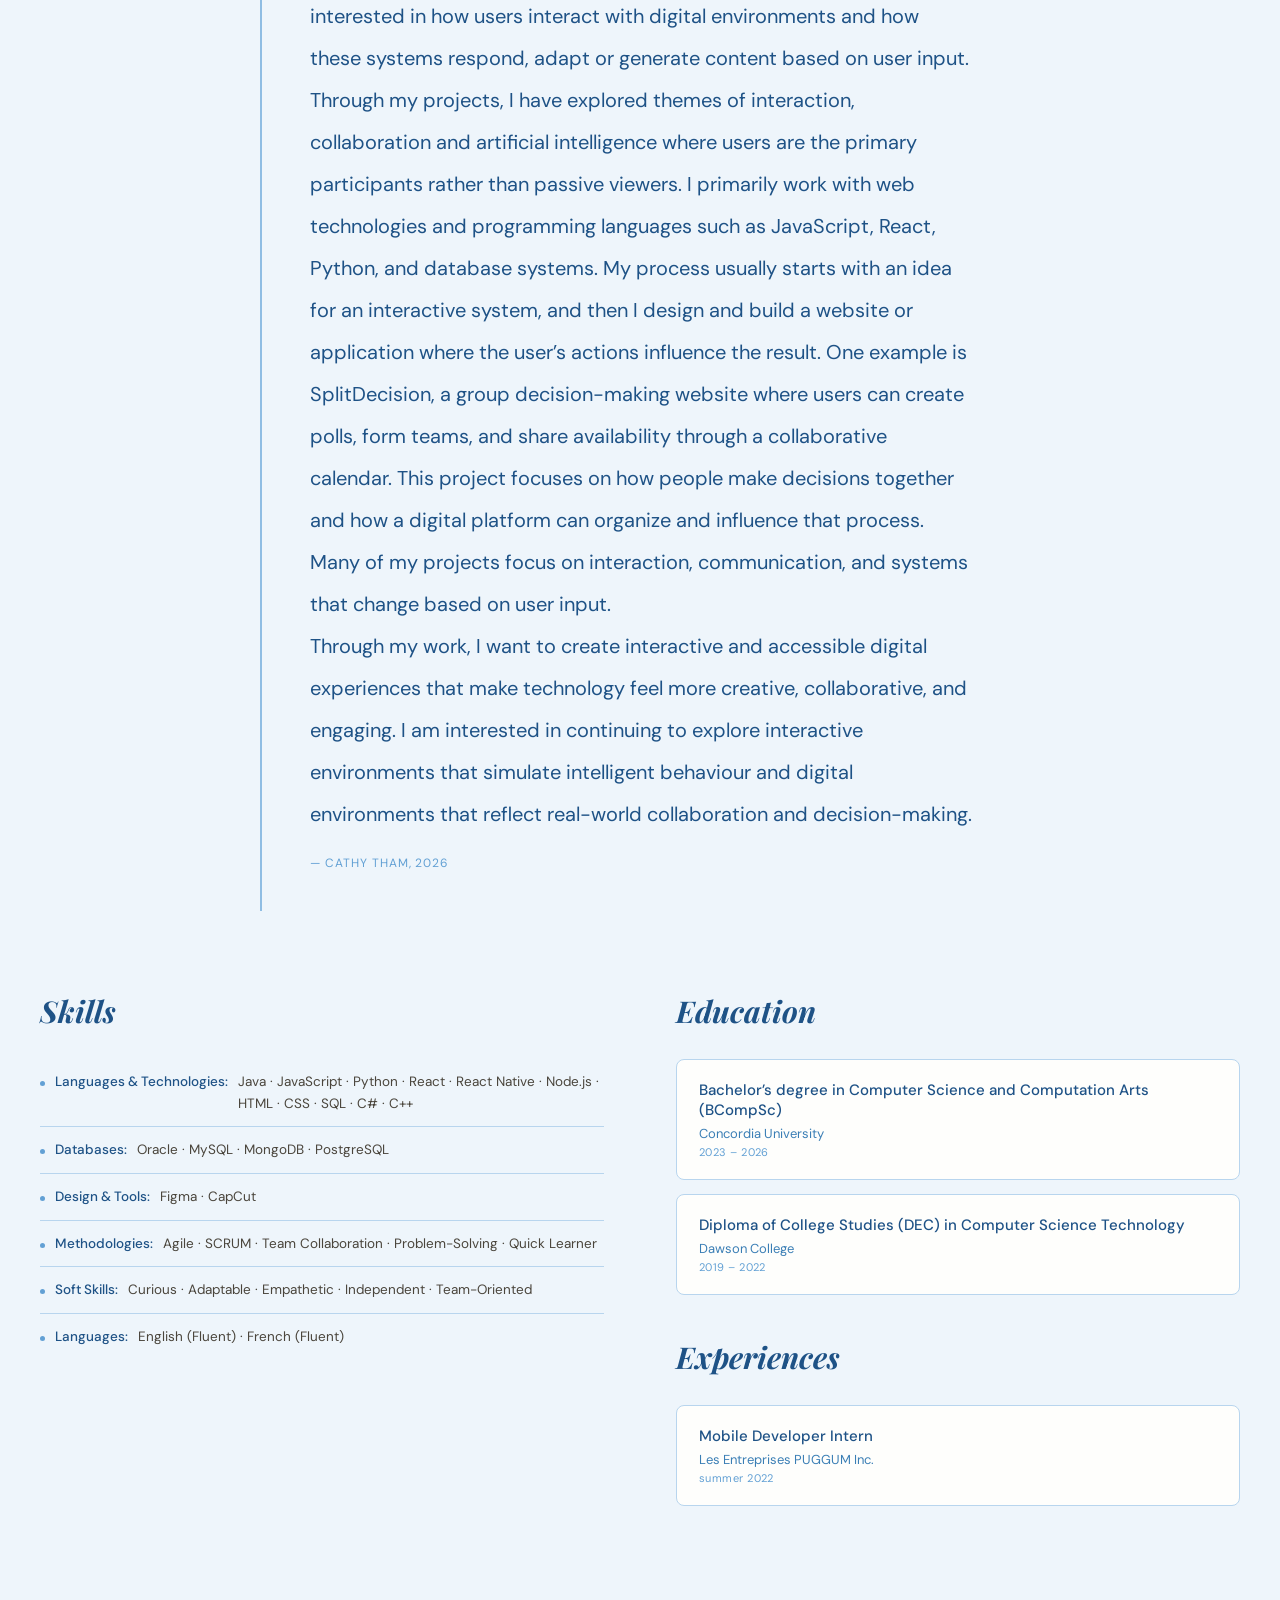
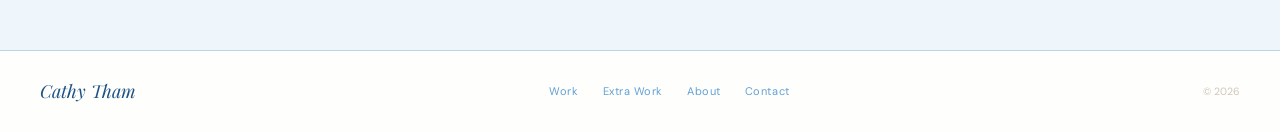
==== commit cf3bc757: "." ====
--- a/about.html
+++ b/about.html
@@ -175,23 +175,24 @@
           <div class="education-item">
             <div class="edu-title">Bachelor’s degree in Computer Science and Computation Arts (BCompSc)</div>
             <div class="edu-institution">Concordia University</div>
-            <div class="edu-year">2023 – present</div>
+            <div class="edu-year">2023 – 2026</div>
           </div>
           <div class="education-item">
             <div class="edu-title">Diploma of College Studies (DEC) in Computer Science Technology</div>
             <div class="edu-institution">Dawson College</div>
             <div class="edu-year">2019 – 2022</div>
           </div>
-          <h3>Experiences</h3>
-          <div class="education-list">
-            <div class="education-item">
-              <div class="edu-title">Mobile Developer Intern</div>
-              <div class="edu-institution">Les Entreprises PUGGUM Inc.</div>
-              <div class="edu-year">summer 2022</div>
-            </div>
-          </div>
-        </div>
-      </div>
+        </div><br></br>
+        <h3>Experiences</h3>
+        <div class="education-list">
+          <div class="education-item">
+            <div class="edu-title">Mobile Developer Intern</div>
+            <div class="edu-institution">Les Entreprises PUGGUM Inc.</div>
+            <div class="edu-year">summer 2022</div>
+          </div>
+        </div>
+      </div>
+    </div>
   </section>
 
   <!-- ── FOOTER ── -->
--- a/styles/base.css
+++ b/styles/base.css
@@ -369,4 +369,124 @@
     top: 62px;
     left: 16px;
   }
-}+}
+
+/* ── SHARED PROJECT CARD STYLES ── */
+/* ── PROJECT CARD ── */
+.proj-link{
+  display:block;
+  text-decoration:none;
+  border-radius:14px;
+  /* lift on hover needs overflow:visible here */
+  overflow:visible;
+}
+.proj-card{
+  background:var(--cr50);
+  border:0.5px solid var(--b200);
+  border-radius:12px;
+  overflow:visible; /* so hover shadow + lift isn't clipped */
+  cursor:none;
+  transition:transform .35s cubic-bezier(.16,1,.3,1),
+             border-color .2s,
+             box-shadow .35s;
+  height:100%;
+  flex-shrink:0;width:clamp(280px,45vw,520px);
+  display:flex;
+  flex-direction:column;
+}
+.proj-link:hover .proj-card{
+  transform:translateY(-8px);
+  border-color:var(--b400);
+  box-shadow:0 20px 48px rgba(30,82,134,.12);
+}
+
+/* ── THUMBNAIL ── */
+.proj-thumb{
+  width:100%;
+  aspect-ratio:16/10;
+  overflow:hidden;
+  border-radius:14px 14px 0 0; /* clips image at card corners */
+  background:var(--b100);
+  flex-shrink:0;
+}
+.proj-thumb img{
+  width:100%;
+  height:100%;
+  object-fit:cover;      /* fills box, crops excess */
+  object-position:center;
+  display:block;
+  transition:transform .45s cubic-bezier(.16,1,.3,1);
+}
+.proj-link:hover .proj-thumb img{
+  transform:scale(1.05);
+}
+
+/* ── CARD BODY ── */
+.proj-body{
+  padding:20px 22px 24px;
+  display:flex;
+  flex-direction:column;
+  gap:0;
+  flex:1;
+}
+.proj-number{
+  font-size:9.5px;letter-spacing:.12em;text-transform:uppercase;
+  color:var(--b400);font-weight:600;margin-bottom:8px;
+}
+.proj-title{
+  font-family:var(--serif);font-style:italic;font-weight:700;
+  font-size:clamp(20px,2.5vw,26px);color:var(--b800);
+  line-height:1.1;margin-bottom:10px;
+}
+.proj-desc{
+  font-size:13px;line-height:1.65;color:var(--cr800);
+  margin-bottom:16px;flex:1;
+}
+.proj-tags{display:flex;gap:6px;flex-wrap:wrap;margin-top:auto;}
+.tag{font-size:10.5px;padding:4px 12px;border-radius:99px;font-weight:500;letter-spacing:.2px;}
+.tag-b{background:var(--b100);color:var(--b800);}
+.tag-c{background:var(--cr200);color:var(--cr800);}
+
+/* hover arrow indicator */
+.proj-arrow{
+  display:flex;align-items:center;gap:6px;
+  font-size:11px;color:var(--b400);letter-spacing:.04em;
+  margin-top:14px;
+  transition:color .2s,gap .2s;
+}
+.proj-arrow svg{
+  width:14px;height:14px;stroke:currentColor;fill:none;
+  stroke-width:1.5;stroke-linecap:round;stroke-linejoin:round;
+  transition:transform .2s;
+}
+.proj-link:hover .proj-arrow{color:var(--b600);gap:10px;}
+.proj-link:hover .proj-arrow svg{transform:translateX(3px);}
+
+/* ── CARD GRID ── */
+.proj-grid{
+  padding-top:10px;
+  display:flex;gap:20px;overflow-x:auto;overflow-y:visible;
+  scroll-behavior:smooth;padding-bottom:32px;
+  scrollbar-width:thin;scrollbar-color:var(--b300) transparent;
+  position:relative;z-index:5;
+  scrollbar-width: none;
+}
+.proj-grid::-webkit-scrollbar{height:6px;}
+.proj-grid::-webkit-scrollbar-track{background:transparent;}
+.proj-grid::-webkit-scrollbar-thumb{background:var(--b300);border-radius:3px;}
+.proj-grid::-webkit-scrollbar-thumb:hover{background:var(--b400);}
+
+/* ── SHARED RESPONSIVE ── */
+@media(max-width:900px){
+  .proj-grid{gap:18px;}
+  .proj-card{width:clamp(260px,50vw,440px);}
+}
+@media(max-width:768px){
+  .proj-grid{gap:16px;}
+  .proj-body{padding:16px 18px 20px;}
+  .proj-card{width:clamp(260px,70vw,400px);}
+}
+@media(max-width:560px){
+  .proj-thumb{aspect-ratio:4/3;}
+  .proj-card{width:clamp(240px,85vw,380px);}
+}
